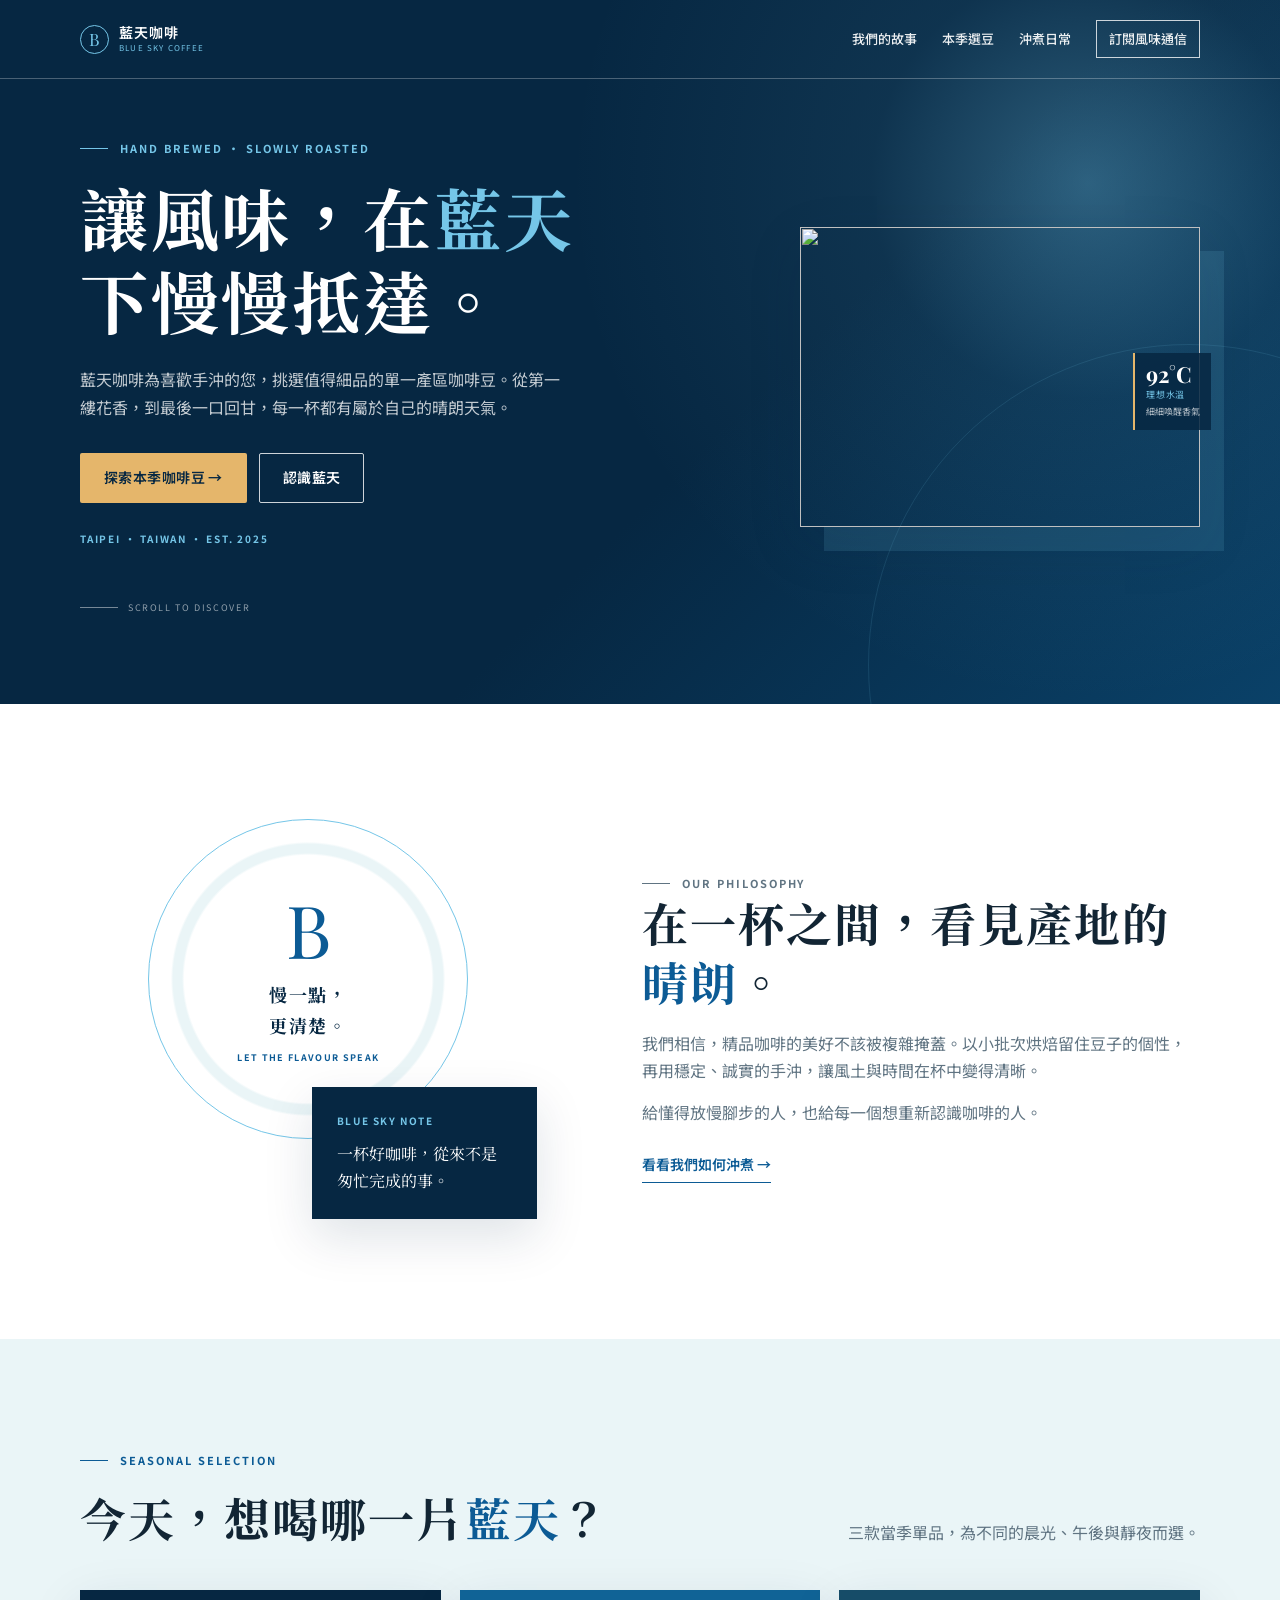
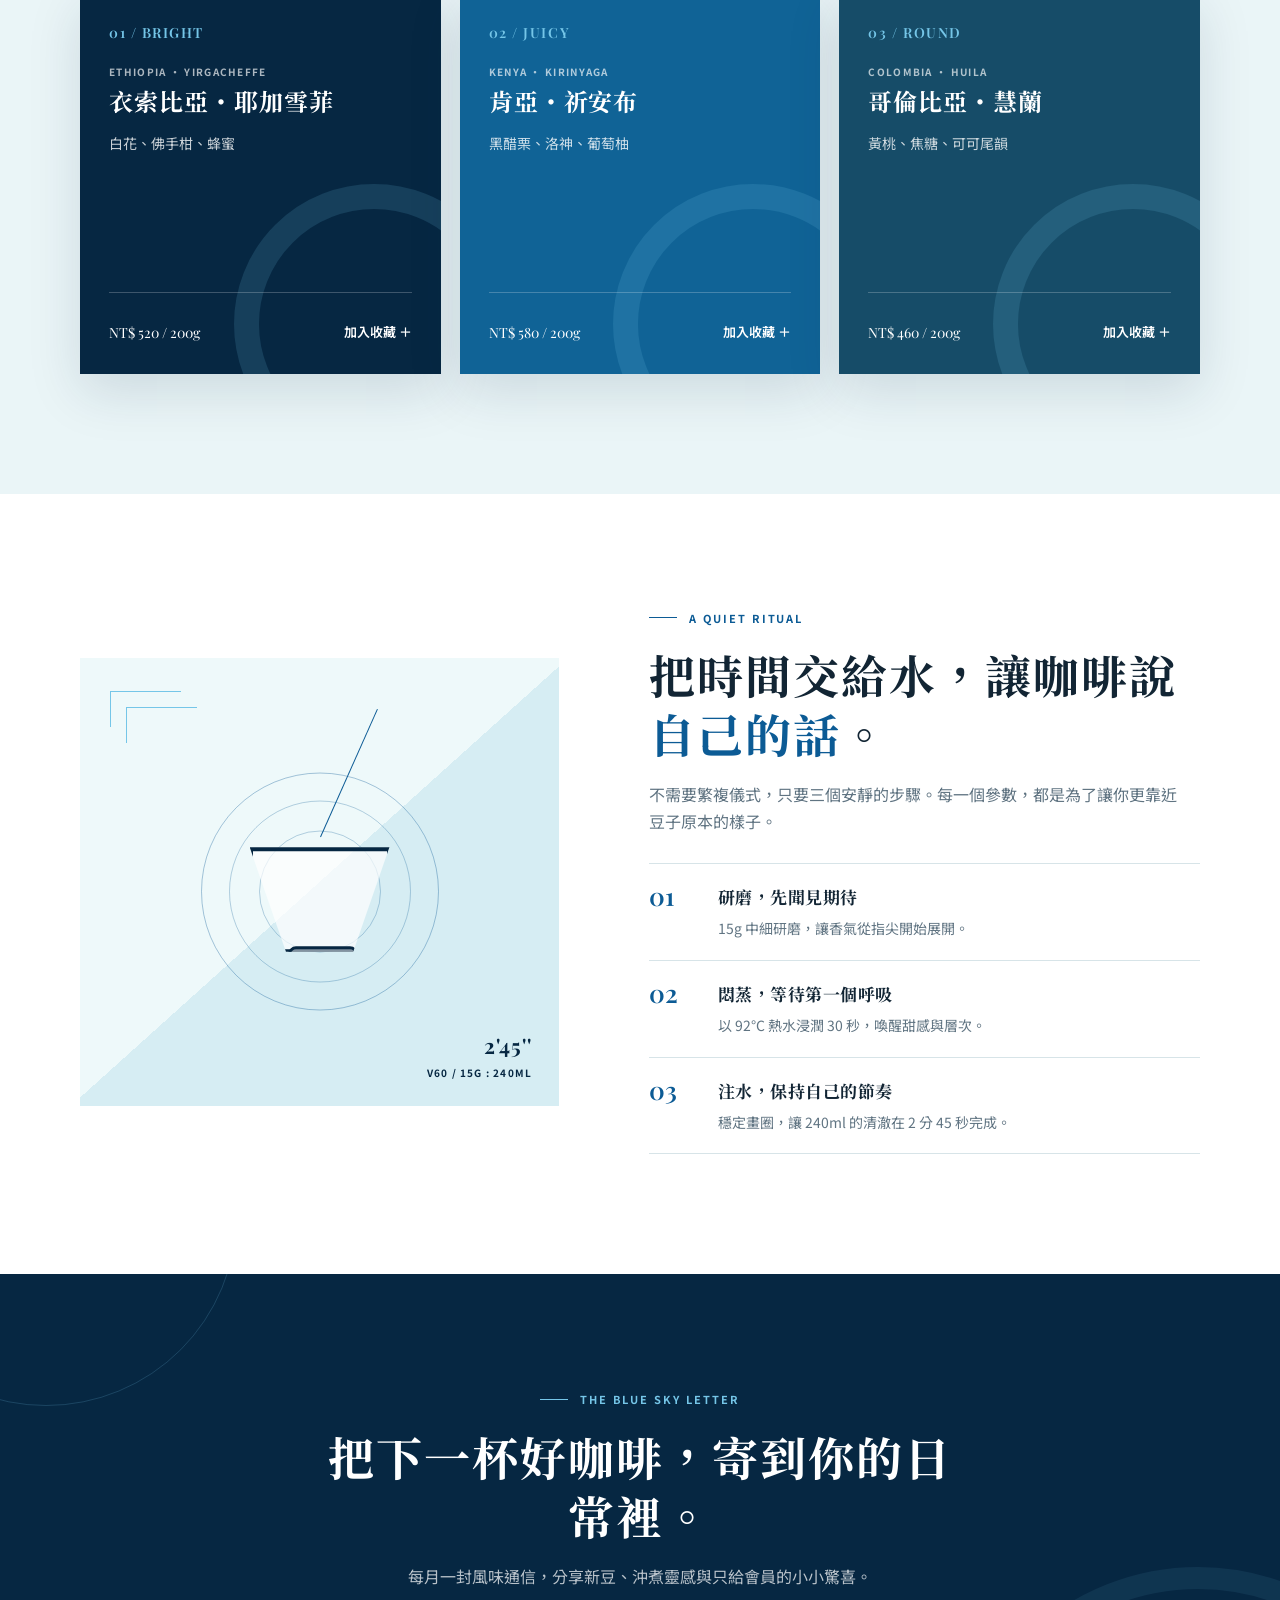
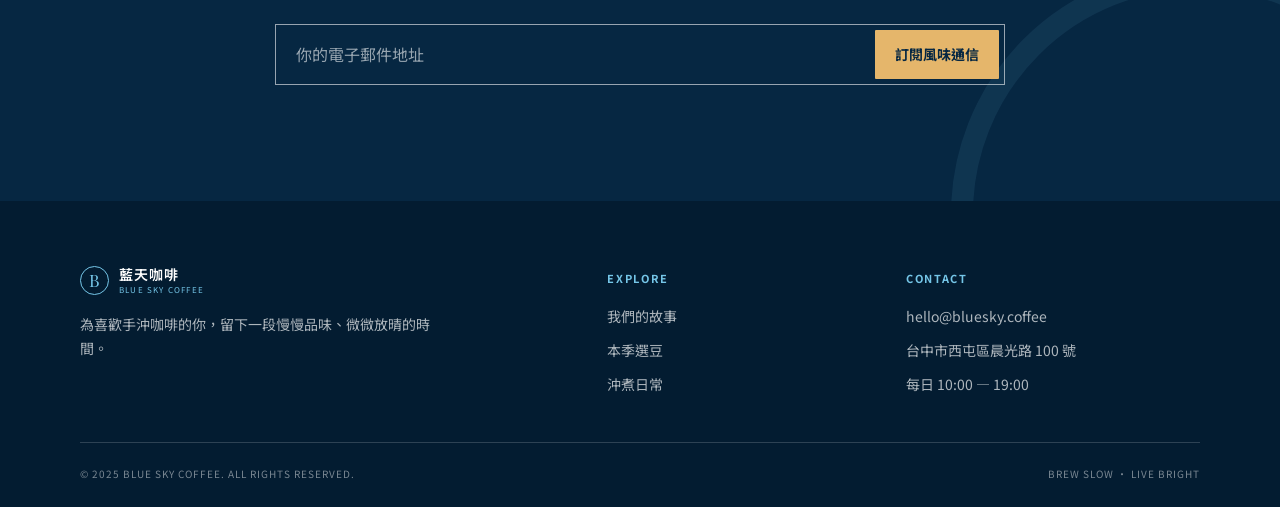
==== onepage1/index.html @ 19be1ff6 "Initial commit" ====
<!DOCTYPE html>
<html lang="zh-Hant">
<head>
  <meta charset="UTF-8">
  <meta name="viewport" content="width=device-width, initial-scale=1.0">
  <meta name="description" content="藍天咖啡，為手沖咖啡愛好者挑選當季精品咖啡豆，讓每一杯都清澈、明亮、值得細品。">
  <title>藍天咖啡｜讓風味，慢慢抵達</title>
  <link rel="preconnect" href="https://fonts.googleapis.com">
  <link rel="preconnect" href="https://fonts.gstatic.com" crossorigin>
  <link href="https://fonts.googleapis.com/css2?family=Noto+Sans+TC:wght@400;500;600;700&family=Noto+Serif+TC:wght@500;600;700;900&family=Playfair+Display:ital,wght@0,600;0,700;1,600&display=swap" rel="stylesheet">
  <style>
    :root {
      --navy: #062742;
      --blue: #0c5b95;
      --sky: #75c6e8;
      --mist: #eaf5f7;
      --cream: #fbfaf6;
      --ink: #122534;
      --muted: #607482;
      --line: #d7e4e8;
      --sand: #e5b66b;
      --shadow: 0 18px 50px rgba(6, 39, 66, .13);
    }

    * { box-sizing: border-box; }
    html { scroll-behavior: smooth; }
    body {
      margin: 0;
      background: var(--cream);
      color: var(--ink);
      font-family: "Noto Sans TC", sans-serif;
      font-size: 16px;
      line-height: 1.7;
    }
    a { color: inherit; text-decoration: none; }
    button, input { font: inherit; }
    button { cursor: pointer; }
    :focus-visible { outline: 3px solid var(--sky); outline-offset: 4px; }

    .wrap { width: min(1120px, calc(100% - 48px)); margin-inline: auto; }
    .eyebrow {
      display: flex;
      align-items: center;
      gap: 12px;
      margin: 0 0 18px;
      color: var(--blue);
      font-size: 11px;
      font-weight: 700;
      letter-spacing: .18em;
    }
    .eyebrow::before { width: 28px; height: 1px; background: currentColor; content: ""; }
    .section-title {
      margin: 0;
      font-family: "Noto Serif TC", serif;
      font-size: clamp(30px, 4vw, 46px);
      font-weight: 700;
      letter-spacing: .045em;
      line-height: 1.28;
    }
    .accent { color: var(--blue); }
    .section-copy { margin: 18px 0 0; color: var(--muted); }
    .button, .text-link {
      display: inline-flex;
      align-items: center;
      justify-content: center;
      min-height: 50px;
      padding: 11px 23px;
      border: 1px solid transparent;
      border-radius: 2px;
      font-size: 14px;
      font-weight: 600;
      letter-spacing: .03em;
      transition: background-color .25s ease, color .25s ease, border-color .25s ease, transform .25s ease;
    }
    .button:hover, .text-link:hover { transform: translateY(-2px); }
    .button-primary { background: var(--sand); color: var(--navy); }
    .button-primary:hover { background: #f0ca84; }
    .button-outline { border-color: rgba(255,255,255,.8); color: #fff; }
    .button-outline:hover { background: #fff; color: var(--navy); }

    .site-header {
      position: absolute;
      z-index: 10;
      top: 0;
      left: 0;
      width: 100%;
      border-bottom: 1px solid rgba(255,255,255,.27);
    }
    .navbar {
      display: flex;
      align-items: center;
      justify-content: space-between;
      min-height: 78px;
      gap: 24px;
    }
    .brand { display: inline-flex; align-items: center; gap: 10px; color: #fff; }
    .brand-mark {
      display: grid;
      width: 29px;
      height: 29px;
      place-items: center;
      border: 1px solid var(--sky);
      border-radius: 50%;
      color: var(--sky);
      font-family: "Playfair Display", serif;
      font-size: 17px;
      line-height: 1;
    }
    .brand-copy { display: grid; line-height: 1.1; }
    .brand-copy strong { font-size: 14px; font-weight: 600; letter-spacing: .08em; }
    .brand-copy small { margin-top: 4px; color: var(--sky); font-size: 8px; letter-spacing: .15em; }
    .nav-links { display: flex; align-items: center; gap: 25px; }
    .nav-links a { position: relative; color: rgba(255,255,255,.92); font-size: 13px; font-weight: 500; white-space: nowrap; }
    .nav-links a:not(.nav-cta)::after {
      position: absolute;
      right: 0;
      bottom: -7px;
      width: 0;
      height: 1px;
      background: var(--sky);
      content: "";
      transition: width .25s ease;
    }
    .nav-links a:not(.nav-cta):hover::after { right: auto; left: 0; width: 100%; }
    .nav-links .nav-cta { padding: 7px 12px; border: 1px solid rgba(255,255,255,.78); }
    .nav-links .nav-cta:hover { background: #fff; color: var(--navy); }
    .menu-toggle { display: none; padding: 4px; border: 0; background: transparent; color: #fff; font-size: 24px; line-height: 1; }

    .hero {
      position: relative;
      display: flex;
      min-height: 704px;
      overflow: hidden;
      align-items: stretch;
      background:
        radial-gradient(circle at 85% 26%, rgba(117,198,232,.35) 0, rgba(117,198,232,.08) 18%, transparent 43%),
        linear-gradient(135deg, #062742 0%, #062742 58%, #0a4168 100%);
      color: #fff;
    }
    .hero::after {
      position: absolute;
      z-index: 0;
      right: -18vw;
      bottom: -22vw;
      width: 50vw;
      height: 50vw;
      border: 1px solid rgba(117,198,232,.13);
      border-radius: 50%;
      content: "";
    }
    .hero-grid {
      position: relative;
      z-index: 1;
      display: grid;
      grid-template-columns: 1.02fr .98fr;
      gap: 45px;
      align-items: center;
      padding-top: 122px;
      padding-bottom: 72px;
    }
    .hero-content { max-width: 560px; }
    .hero .eyebrow { color: var(--sky); }
    .hero-title {
      max-width: 540px;
      margin: 0;
      font-family: "Noto Serif TC", serif;
      font-size: clamp(42px, 5.5vw, 68px);
      font-weight: 700;
      letter-spacing: .04em;
      line-height: 1.22;
    }
    .hero-title .sky-word { color: var(--sky); }
    .hero-lede { max-width: 490px; margin: 25px 0 0; color: rgba(255,255,255,.76); }
    .hero-actions { display: flex; flex-wrap: wrap; gap: 12px; margin-top: 32px; }
    .hero-meta { margin: 27px 0 0; color: var(--sky); font-size: 10px; font-weight: 700; letter-spacing: .18em; }
    .scroll-note { display: flex; align-items: center; gap: 10px; margin: 53px 0 0; color: rgba(255,255,255,.55); font-size: 9px; letter-spacing: .18em; }
    .scroll-note::before { width: 38px; height: 1px; background: rgba(255,255,255,.45); content: ""; }

    .hero-art {
      position: relative;
      width: min(100%, 400px);
      height: 300px;
      min-height: 0;
      margin-left: auto;
      overflow: visible;
      aspect-ratio: auto;
      border: 0;
      background: transparent;
      box-shadow: none;
    }
    .hero-photo { width: 400px; height: 300px; object-fit: cover; box-shadow: 24px 24px 0 rgba(117,198,232,.13), var(--shadow); }
    .window-frame { position: absolute; inset: 0; border: 12px solid #e8d4ae; box-shadow: inset 0 0 0 2px rgba(6,39,66,.18); }
    .window-frame::before, .window-frame::after { position: absolute; background: rgba(6,39,66,.25); content: ""; }
    .window-frame::before { top: 0; bottom: 0; left: 49%; width: 4px; }
    .window-frame::after { top: 46%; right: 0; left: 0; height: 4px; }
    .sun { position: absolute; top: 16%; right: 17%; width: 77px; height: 77px; border-radius: 50%; background: #fff2be; box-shadow: 0 0 45px 22px rgba(255,228,150,.42); }
    .mountain { position: absolute; bottom: 28%; width: 75%; height: 36%; clip-path: polygon(0 100%, 35% 15%, 48% 50%, 63% 0, 100% 100%); background: #497b83; opacity: .9; }
    .mountain.one { left: -12%; }
    .mountain.two { right: -27%; bottom: 27%; background: #30616b; transform: scaleX(-1); opacity: .75; }
    .tabletop { position: absolute; right: -8%; bottom: -7%; left: -8%; height: 33%; background: linear-gradient(#643e2e 0%, #3d251e 100%); transform: perspective(200px) rotateX(10deg); }
    .chair { position: absolute; right: 7%; bottom: 18%; width: 100px; height: 112px; border: 12px solid #543126; border-bottom: 0; border-radius: 48px 48px 0 0; opacity: .8; }
    .chair::after { position: absolute; bottom: -75px; left: 14px; width: 8px; height: 75px; background: #543126; box-shadow: 53px 0 #543126; content: ""; }
    .coffee-vessel { position: absolute; bottom: 14%; left: 28%; width: 112px; height: 105px; }
    .coffee-vessel .dripper { position: absolute; top: 0; left: 29px; width: 53px; height: 45px; border: 3px solid #d8e7e1; border-radius: 5px 5px 22px 22px; background: linear-gradient(135deg, rgba(222,246,240,.75), rgba(124,180,181,.2)); clip-path: polygon(0 0, 100% 0, 78% 100%, 22% 100%); }
    .coffee-vessel .carafe { position: absolute; bottom: 0; left: 17px; width: 78px; height: 68px; border: 3px solid #d8e7e1; border-radius: 10px 10px 23px 23px; background: linear-gradient(to top, rgba(56,29,19,.82) 0 38%, rgba(190,228,227,.24) 39%); }
    .coffee-vessel .carafe::before { position: absolute; top: -20px; left: 24px; width: 26px; height: 22px; border: 3px solid #d8e7e1; border-bottom: 0; border-radius: 50% 50% 0 0; content: ""; }
    .steam { position: absolute; bottom: 59%; left: 49%; width: 23px; height: 58px; border-left: 2px solid rgba(255,255,255,.63); border-radius: 50%; transform: rotate(16deg); }
    .steam::after { position: absolute; top: -5px; left: 14px; width: 18px; height: 48px; border-right: 2px solid rgba(255,255,255,.44); border-radius: 50%; content: ""; }
    .art-label { position: absolute; z-index: 3; right: -11px; top: 42%; display: grid; gap: 2px; padding: 10px 11px; border-left: 2px solid var(--sand); background: rgba(6,39,66,.86); color: #fff; }
    .art-label strong { font-family: "Playfair Display", serif; font-size: 22px; line-height: 1; }
    .art-label span { color: var(--sky); font-size: 9px; letter-spacing: .09em; }
    .art-label small { color: rgba(255,255,255,.72); font-size: 9px; }

    .story { padding: 115px 0 120px; background: #fff; }
    .story-grid { display: grid; grid-template-columns: .9fr 1.1fr; gap: clamp(45px, 9vw, 105px); align-items: center; }
    .story-visual { position: relative; min-height: 400px; }
    .story-seal {
      display: grid;
      width: 320px;
      height: 320px;
      place-content: center;
      margin: 0 auto;
      border: 1px solid var(--sky);
      border-radius: 50%;
      background: radial-gradient(circle, #fff 0 55%, #eaf5f7 56% 60%, #fff 61%);
      color: var(--navy);
      text-align: center;
    }
    .story-seal::before { display: block; margin-bottom: 14px; color: var(--blue); content: "B"; font-family: "Playfair Display", serif; font-size: 73px; line-height: 1; }
    .story-seal strong { font-family: "Noto Serif TC", serif; font-size: 18px; letter-spacing: .09em; }
    .story-seal span { margin-top: 10px; color: var(--blue); font-size: 9px; font-weight: 700; letter-spacing: .15em; }
    .note-card { position: absolute; right: 0; bottom: 0; width: min(225px, 57%); padding: 25px; background: var(--navy); color: #fff; box-shadow: var(--shadow); }
    .note-card p:first-child { margin: 0; color: var(--sky); font-size: 10px; font-weight: 700; letter-spacing: .16em; }
    .note-card p:last-child { margin: 12px 0 0; font-family: "Noto Serif TC", serif; font-size: 16px; line-height: 1.65; }
    .story-content p { margin: 19px 0 0; color: var(--muted); }
    .story-content p + p { margin-top: 15px; }
    .underlined-link { display: inline-flex; margin-top: 27px; padding-bottom: 5px; border-bottom: 1px solid var(--blue); color: var(--blue); font-size: 14px; font-weight: 600; transition: gap .2s ease; }
    .underlined-link:hover { gap: 8px; }

    .coffee { padding: 112px 0 120px; background: var(--mist); }
    .coffee-heading { display: flex; align-items: end; justify-content: space-between; gap: 32px; margin-bottom: 43px; }
    .coffee-heading .section-copy { max-width: 365px; }
    .coffee-grid { display: grid; grid-template-columns: repeat(3, 1fr); gap: 19px; }
    .coffee-card {
      position: relative;
      display: flex;
      min-height: 384px;
      overflow: hidden;
      flex-direction: column;
      padding: 31px 29px 25px;
      background: var(--navy);
      color: #fff;
      box-shadow: var(--shadow);
    }
    .coffee-card:nth-child(2) { background: #106396; }
    .coffee-card:nth-child(3) { background: #164c68; }
    .coffee-card::after { position: absolute; right: -73px; bottom: -90px; width: 230px; height: 230px; border: 25px solid rgba(117,198,232,.15); border-radius: 50%; content: ""; }
    .coffee-card > * { position: relative; z-index: 1; }
    .bean-no { margin: 0; color: var(--sky); font-family: "Playfair Display", serif; font-size: 14px; font-weight: 600; letter-spacing: .11em; }
    .origin { margin: 19px 0 5px; color: rgba(255,255,255,.67); font-size: 10px; font-weight: 700; letter-spacing: .13em; }
    .bean-name { margin: 0; font-family: "Noto Serif TC", serif; font-size: 24px; font-weight: 700; letter-spacing: .04em; line-height: 1.35; }
    .flavour { margin: 14px 0 0; color: rgba(255,255,255,.79); font-size: 14px; }
    .coffee-bottom { display: flex; align-items: center; justify-content: space-between; gap: 13px; margin-top: auto; padding-top: 23px; border-top: 1px solid rgba(255,255,255,.22); }
    .price { font-family: "Playfair Display", serif; font-size: 14px; white-space: nowrap; }
    .save-button { padding: 5px 0; border: 0; background: transparent; color: #fff; font-size: 13px; font-weight: 600; white-space: nowrap; transition: color .2s ease; }
    .save-button:hover { color: var(--sand); }

    .brew { padding: 115px 0 120px; background: #fff; }
    .brew-grid { display: grid; grid-template-columns: .93fr 1.07fr; gap: clamp(44px, 7vw, 90px); align-items: center; }
    .brew-art { position: relative; min-height: 448px; overflow: hidden; background: linear-gradient(138deg, #eef9fa 0 50%, #d6edf3 50% 100%); }
    .brew-art::before { position: absolute; top: 33px; left: 30px; width: 70px; height: 35px; border-top: 1px solid var(--sky); border-left: 1px solid var(--sky); content: ""; }
    .brew-art::after { position: absolute; top: 49px; left: 46px; width: 70px; height: 35px; border-top: 1px solid var(--sky); border-left: 1px solid var(--sky); content: ""; }
    .pour-rings { position: absolute; top: 50%; left: 50%; width: 238px; height: 238px; border: 1px solid rgba(12,91,149,.35); border-radius: 50%; transform: translate(-50%,-46%); }
    .pour-rings::before, .pour-rings::after { position: absolute; border: 1px solid rgba(12,91,149,.28); border-radius: 50%; content: ""; }
    .pour-rings::before { inset: 27px; }
    .pour-rings::after { inset: 57px; }
    .pour-line { position: absolute; top: 39px; left: 50%; width: 1px; height: 140px; background: var(--blue); transform: rotate(24deg); transform-origin: bottom; }
    .v60 { position: absolute; top: 50%; left: 50%; width: 140px; height: 105px; border: 3px solid var(--navy); border-top-width: 4px; background: rgba(255,255,255,.7); clip-path: polygon(0 0, 100% 0, 74% 100%, 26% 100%); transform: translate(-50%,-33%); }
    .v60::after { position: absolute; bottom: -61px; left: 35px; width: 64px; height: 58px; border: 3px solid var(--navy); border-radius: 8px 8px 19px 19px; background: linear-gradient(to top, #6c3924 0 31%, rgba(255,255,255,.5) 32%); content: ""; }
    .brew-caption { position: absolute; right: 27px; bottom: 25px; display: grid; color: var(--navy); text-align: right; }
    .brew-caption strong { font-family: "Playfair Display", serif; font-size: 21px; letter-spacing: .05em; }
    .brew-caption span { font-size: 10px; font-weight: 700; letter-spacing: .12em; }
    .brew-content .section-copy { max-width: 530px; }
    .brew-steps { margin-top: 28px; border-top: 1px solid var(--line); }
    .brew-step { display: grid; grid-template-columns: 55px 1fr; gap: 14px; padding: 19px 0; border-bottom: 1px solid var(--line); }
    .step-no { color: var(--blue); font-family: "Playfair Display", serif; font-size: 25px; font-weight: 600; line-height: 1; }
    .brew-step h3 { margin: 0; font-family: "Noto Serif TC", serif; font-size: 17px; letter-spacing: .03em; }
    .brew-step p { margin: 5px 0 0; color: var(--muted); font-size: 14px; }

    .visit { position: relative; overflow: hidden; padding: 116px 0; background: var(--navy); color: #fff; text-align: center; }
    .visit::before, .visit::after { position: absolute; width: 380px; height: 380px; border: 1px solid rgba(117,198,232,.19); border-radius: 50%; content: ""; }
    .visit::before { top: -250px; left: -145px; }
    .visit::after { right: -165px; bottom: -260px; width: 450px; height: 450px; border-width: 22px; opacity: .45; }
    .visit .wrap { position: relative; z-index: 1; max-width: 730px; }
    .visit .eyebrow { justify-content: center; color: var(--sky); }
    .visit .section-title { max-width: 670px; margin-inline: auto; }
    .visit .section-copy { max-width: 535px; margin-inline: auto; color: rgba(255,255,255,.72); }
    .subscribe-form { display: flex; margin: 34px auto 0; padding: 5px; border: 1px solid rgba(255,255,255,.58); }
    .subscribe-form input { min-width: 0; flex: 1; padding: 11px 15px; border: 0; outline: 0; background: transparent; color: #fff; }
    .subscribe-form input::placeholder { color: rgba(255,255,255,.58); }
    .subscribe-form button { min-height: 48px; padding: 10px 20px; border: 0; border-radius: 1px; background: var(--sand); color: var(--navy); font-size: 14px; font-weight: 700; transition: background .2s ease; }
    .subscribe-form button:hover { background: #f1ca83; }

    .site-footer { padding: 65px 0 25px; background: #031c31; color: rgba(255,255,255,.68); }
    .footer-grid { display: grid; grid-template-columns: 1.45fr .75fr .9fr; gap: 54px; padding-bottom: 46px; }
    .footer-brand .brand { margin-bottom: 18px; }
    .footer-brand p { max-width: 355px; margin: 0; font-size: 14px; }
    .footer-heading { margin: 3px 0 17px; color: var(--sky); font-size: 11px; font-weight: 700; letter-spacing: .15em; }
    .footer-links, .footer-contact { display: grid; gap: 10px; font-size: 14px; }
    .footer-links a:hover, .footer-contact a:hover { color: #fff; }
    .footer-bottom { display: flex; justify-content: space-between; gap: 18px; padding-top: 22px; border-top: 1px solid rgba(255,255,255,.17); color: rgba(255,255,255,.47); font-size: 10px; letter-spacing: .1em; }

    .toast {
      position: fixed;
      z-index: 20;
      right: 22px;
      bottom: 22px;
      max-width: min(360px, calc(100% - 44px));
      padding: 13px 18px;
      border-left: 3px solid var(--sand);
      background: var(--navy);
      box-shadow: var(--shadow);
      color: #fff;
      font-size: 14px;
      opacity: 0;
      pointer-events: none;
      transform: translateY(12px);
      transition: opacity .22s ease, transform .22s ease;
    }
    .toast.show { opacity: 1; transform: translateY(0); }
    .reveal { opacity: 0; transform: translateY(18px); transition: opacity .65s ease, transform .65s ease; }
    .reveal.visible { opacity: 1; transform: translateY(0); }

    @media (max-width: 820px) {
      .navbar { position: relative; }
      .menu-toggle { display: block; }
      .nav-links {
        position: absolute;
        top: 100%;
        right: -24px;
        left: -24px;
        display: grid;
        max-height: 0;
        overflow: hidden;
        gap: 0;
        background: #05233c;
        transition: max-height .32s ease;
      }
      .nav-links.open { max-height: 300px; }
      .nav-links a { padding: 12px 24px; border-top: 1px solid rgba(255,255,255,.1); }
      .nav-links .nav-cta { margin: 8px 24px 16px; padding: 9px 12px; text-align: center; }
      .hero { min-height: 710px; }
      .hero-grid { grid-template-columns: 1fr; gap: 17px; padding-top: 112px; }
      .hero-content { max-width: 640px; }
      .scroll-note { margin-top: 29px; }
      .hero-art { width: min(100%, 330px); height: 248px; min-height: 0; max-height: none; margin: 0; }
      .hero-photo { width: 330px; height: 248px; }
      .coffee-grid { grid-template-columns: repeat(2, 1fr); }
      .coffee-card:nth-child(3) { grid-column: span 2; }
      .story-grid, .brew-grid { grid-template-columns: 1fr; }
      .story-visual { max-width: 520px; width: 100%; margin: auto; }
      .brew-art { max-width: 540px; width: 100%; margin: auto; }
      .footer-grid { grid-template-columns: 1fr 1fr; }
      .footer-brand { grid-column: 1 / -1; }
    }

    @media (max-width: 560px) {
      .wrap { width: calc(100% - 34px); }
      .navbar { min-height: 70px; }
      .brand-copy strong { font-size: 13px; }
      .hero { min-height: 680px; }
      .hero-grid { padding-top: 98px; padding-bottom: 34px; }
      .hero-title { font-size: 40px; }
      .hero-lede { margin-top: 16px; font-size: 14px; line-height: 1.7; }
      .hero-actions { margin-top: 23px; }
      .hero-actions .button { flex: 1; padding-inline: 13px; }
      .hero-meta { margin-top: 18px; }
      .hero-art { width: 260px; height: 195px; min-height: 0; max-height: none; }
      .hero-photo { width: 260px; height: 195px; }
      .art-label { display: none; }
      .sun { width: 49px; height: 49px; }
      .coffee-vessel { bottom: 9%; left: 25%; transform: scale(.72); transform-origin: bottom left; }
      .chair { transform: scale(.72); transform-origin: bottom right; }
      .story, .coffee, .brew, .visit { padding: 76px 0; }
      .story-seal { width: 245px; height: 245px; }
      .story-seal::before { margin-bottom: 8px; font-size: 54px; }
      .story-seal strong { font-size: 15px; }
      .story-visual { min-height: 315px; }
      .note-card { width: 185px; padding: 18px; }
      .note-card p:last-child { font-size: 14px; }
      .coffee-heading { display: block; margin-bottom: 30px; }
      .coffee-heading .section-copy { margin-top: 14px; }
      .coffee-grid { grid-template-columns: 1fr; }
      .coffee-card, .coffee-card:nth-child(3) { min-height: 330px; grid-column: auto; }
      .brew-art { min-height: 310px; }
      .pour-rings { width: 185px; height: 185px; }
      .v60 { transform: translate(-50%,-28%) scale(.82); }
      .subscribe-form { display: grid; gap: 6px; padding: 5px; }
      .subscribe-form input, .subscribe-form button { width: 100%; }
      .footer-grid { grid-template-columns: 1fr; gap: 32px; }
      .footer-brand { grid-column: auto; }
      .footer-bottom { display: grid; gap: 9px; }
    }

    @media (prefers-reduced-motion: reduce) {
      html { scroll-behavior: auto; }
      *, *::before, *::after { transition-duration: .01ms !important; animation-duration: .01ms !important; animation-iteration-count: 1 !important; }
      .reveal { opacity: 1; transform: none; }
    }
  </style>
</head>
<body>
  <header class="site-header" id="top">
    <nav class="wrap navbar" aria-label="主要導覽">
      <a class="brand" href="#top" aria-label="回到藍天咖啡首頁">
        <span class="brand-mark" aria-hidden="true">B</span>
        <span class="brand-copy"><strong>藍天咖啡</strong><small>BLUE SKY COFFEE</small></span>
      </a>
      <button class="menu-toggle" type="button" aria-controls="navLinks" aria-expanded="false" aria-label="開啟導覽選單">☰</button>
      <div class="nav-links" id="navLinks">
        <a href="#story">我們的故事</a>
        <a href="#coffee">本季選豆</a>
        <a href="#brew">沖煮日常</a>
        <a class="nav-cta" href="#visit">訂閱風味通信</a>
      </div>
    </nav>
  </header>

  <main>
    <section class="hero" aria-labelledby="heroTitle">
      <div class="wrap hero-grid">
        <div class="hero-content">
          <p class="eyebrow">HAND BREWED · SLOWLY ROASTED</p>
          <h1 class="hero-title" id="heroTitle">讓風味，在<span class="sky-word">藍天</span>下慢慢抵達。</h1>
          <p class="hero-lede">藍天咖啡為喜歡手沖的您，挑選值得細品的單一產區咖啡豆。從第一縷花香，到最後一口回甘，每一杯都有屬於自己的晴朗天氣。</p>
          <div class="hero-actions">
            <a class="button button-primary" href="#coffee">探索本季咖啡豆 →</a>
            <a class="button button-outline" href="#story">認識藍天</a>
          </div>
          <p class="hero-meta">TAIPEI · TAIWAN · EST. 2025</p>
          <p class="scroll-note">SCROLL TO DISCOVER</p>
        </div>

        <div class="hero-art" aria-hidden="true">
          <img class="hero-photo" src="images/hero.jpg" width="400" height="300" alt="">
          <span class="art-label"><strong>92°C</strong><span>理想水溫</span><small>細細喚醒香氣</small></span>
        </div>
      </div>
    </section>

    <section class="story" id="story" aria-labelledby="storyTitle">
      <div class="wrap story-grid">
        <div class="story-visual reveal" aria-hidden="true">
          <div class="story-seal"><strong>慢一點，<br>更清楚。</strong><span>LET THE FLAVOUR SPEAK</span></div>
          <div class="note-card"><p>BLUE SKY NOTE</p><p>一杯好咖啡，從來不是匆忙完成的事。</p></div>
        </div>
        <div class="story-content reveal">
          <p class="eyebrow">OUR PHILOSOPHY</p>
          <h2 class="section-title" id="storyTitle">在一杯之間，看見產地的<span class="accent">晴朗</span>。</h2>
          <p>我們相信，精品咖啡的美好不該被複雜掩蓋。以小批次烘焙留住豆子的個性，再用穩定、誠實的手沖，讓風土與時間在杯中變得清晰。</p>
          <p>給懂得放慢腳步的人，也給每一個想重新認識咖啡的人。</p>
          <a class="underlined-link" href="#brew">看看我們如何沖煮 →</a>
        </div>
      </div>
    </section>

    <section class="coffee" id="coffee" aria-labelledby="coffeeTitle">
      <div class="wrap">
        <div class="coffee-heading reveal">
          <div>
            <p class="eyebrow">SEASONAL SELECTION</p>
            <h2 class="section-title" id="coffeeTitle">今天，想喝哪一片<span class="accent">藍天</span>？</h2>
          </div>
          <p class="section-copy">三款當季單品，為不同的晨光、午後與靜夜而選。</p>
        </div>
        <div class="coffee-grid">
          <article class="coffee-card reveal">
            <p class="bean-no">01 / BRIGHT</p>
            <p class="origin">ETHIOPIA · YIRGACHEFFE</p>
            <h3 class="bean-name">衣索比亞・耶加雪菲</h3>
            <p class="flavour">白花、佛手柑、蜂蜜</p>
            <div class="coffee-bottom"><span class="price">NT$ 520 / 200g</span><button class="save-button" type="button" data-coffee="衣索比亞・耶加雪菲">加入收藏 ＋</button></div>
          </article>
          <article class="coffee-card reveal">
            <p class="bean-no">02 / JUICY</p>
            <p class="origin">KENYA · KIRINYAGA</p>
            <h3 class="bean-name">肯亞・祈安布</h3>
            <p class="flavour">黑醋栗、洛神、葡萄柚</p>
            <div class="coffee-bottom"><span class="price">NT$ 580 / 200g</span><button class="save-button" type="button" data-coffee="肯亞・祈安布">加入收藏 ＋</button></div>
          </article>
          <article class="coffee-card reveal">
            <p class="bean-no">03 / ROUND</p>
            <p class="origin">COLOMBIA · HUILA</p>
            <h3 class="bean-name">哥倫比亞・慧蘭</h3>
            <p class="flavour">黃桃、焦糖、可可尾韻</p>
            <div class="coffee-bottom"><span class="price">NT$ 460 / 200g</span><button class="save-button" type="button" data-coffee="哥倫比亞・慧蘭">加入收藏 ＋</button></div>
          </article>
        </div>
      </div>
    </section>

    <section class="brew" id="brew" aria-labelledby="brewTitle">
      <div class="wrap brew-grid">
        <div class="brew-art reveal" aria-hidden="true">
          <span class="pour-rings"></span><span class="pour-line"></span><span class="v60"></span>
          <span class="brew-caption"><strong>2'45''</strong><span>V60 / 15G : 240ML</span></span>
        </div>
        <div class="brew-content reveal">
          <p class="eyebrow">A QUIET RITUAL</p>
          <h2 class="section-title" id="brewTitle">把時間交給水，讓咖啡說<span class="accent">自己的話</span>。</h2>
          <p class="section-copy">不需要繁複儀式，只要三個安靜的步驟。每一個參數，都是為了讓你更靠近豆子原本的樣子。</p>
          <div class="brew-steps">
            <div class="brew-step"><span class="step-no">01</span><div><h3>研磨，先聞見期待</h3><p>15g 中細研磨，讓香氣從指尖開始展開。</p></div></div>
            <div class="brew-step"><span class="step-no">02</span><div><h3>悶蒸，等待第一個呼吸</h3><p>以 92°C 熱水浸潤 30 秒，喚醒甜感與層次。</p></div></div>
            <div class="brew-step"><span class="step-no">03</span><div><h3>注水，保持自己的節奏</h3><p>穩定畫圈，讓 240ml 的清澈在 2 分 45 秒完成。</p></div></div>
          </div>
        </div>
      </div>
    </section>

    <section class="visit" id="visit" aria-labelledby="visitTitle">
      <div class="wrap reveal">
        <p class="eyebrow">THE BLUE SKY LETTER</p>
        <h2 class="section-title" id="visitTitle">把下一杯好咖啡，寄到你的日常裡。</h2>
        <p class="section-copy">每月一封風味通信，分享新豆、沖煮靈感與只給會員的小小驚喜。</p>
        <form class="subscribe-form" id="subscribeForm">
          <input type="email" aria-label="電子郵件地址" placeholder="你的電子郵件地址" required>
          <button type="submit">訂閱風味通信</button>
        </form>
      </div>
    </section>
  </main>

  <footer class="site-footer">
    <div class="wrap footer-grid">
      <div class="footer-brand">
        <a class="brand" href="#top" aria-label="回到藍天咖啡首頁"><span class="brand-mark" aria-hidden="true">B</span><span class="brand-copy"><strong>藍天咖啡</strong><small>BLUE SKY COFFEE</small></span></a>
        <p>為喜歡手沖咖啡的你，留下一段慢慢品味、微微放晴的時間。</p>
      </div>
      <div>
        <p class="footer-heading">EXPLORE</p>
        <div class="footer-links"><a href="#story">我們的故事</a><a href="#coffee">本季選豆</a><a href="#brew">沖煮日常</a></div>
      </div>
      <div>
        <p class="footer-heading">CONTACT</p>
        <div class="footer-contact"><a href="mailto:hello@bluesky.coffee">hello@bluesky.coffee</a><span>台中市西屯區晨光路 100 號</span><span>每日 10:00 — 19:00</span></div>
      </div>
    </div>
    <div class="wrap footer-bottom"><span>© 2025 BLUE SKY COFFEE. ALL RIGHTS RESERVED.</span><span>BREW SLOW · LIVE BRIGHT</span></div>
  </footer>

  <div class="toast" id="toast" role="status" aria-live="polite"></div>

  <script>
    const menuToggle = document.querySelector('.menu-toggle');
    const navLinks = document.querySelector('.nav-links');
    const toast = document.querySelector('#toast');
    let toastTimer;

    function closeMenu() {
      navLinks.classList.remove('open');
      menuToggle.setAttribute('aria-expanded', 'false');
      menuToggle.setAttribute('aria-label', '開啟導覽選單');
      menuToggle.textContent = '☰';
    }

    menuToggle.addEventListener('click', () => {
      const isOpen = navLinks.classList.toggle('open');
      menuToggle.setAttribute('aria-expanded', String(isOpen));
      menuToggle.setAttribute('aria-label', isOpen ? '關閉導覽選單' : '開啟導覽選單');
      menuToggle.textContent = isOpen ? '×' : '☰';
    });

    navLinks.querySelectorAll('a').forEach(link => link.addEventListener('click', closeMenu));

    function showToast(message) {
      window.clearTimeout(toastTimer);
      toast.textContent = message;
      toast.classList.add('show');
      toastTimer = window.setTimeout(() => toast.classList.remove('show'), 2600);
    }

    document.querySelectorAll('[data-coffee]').forEach(button => {
      button.addEventListener('click', () => showToast(`已將「${button.dataset.coffee}」加入你的收藏。`));
    });

    document.querySelector('#subscribeForm').addEventListener('submit', event => {
      event.preventDefault();
      const form = event.currentTarget;
      if (!form.checkValidity()) return;
      form.reset();
      showToast('謝謝訂閱，下一封晴朗的風味通信即將寄出。');
    });

    const reduceMotion = window.matchMedia('(prefers-reduced-motion: reduce)').matches;
    const revealItems = document.querySelectorAll('.reveal');
    if (reduceMotion || !('IntersectionObserver' in window)) {
      revealItems.forEach(item => item.classList.add('visible'));
    } else {
      const observer = new IntersectionObserver(entries => {
        entries.forEach(entry => {
          if (entry.isIntersecting) {
            entry.target.classList.add('visible');
            observer.unobserve(entry.target);
          }
        });
      }, { threshold: .12 });
      revealItems.forEach(item => observer.observe(item));
    }
  </script>
</body>
</html>
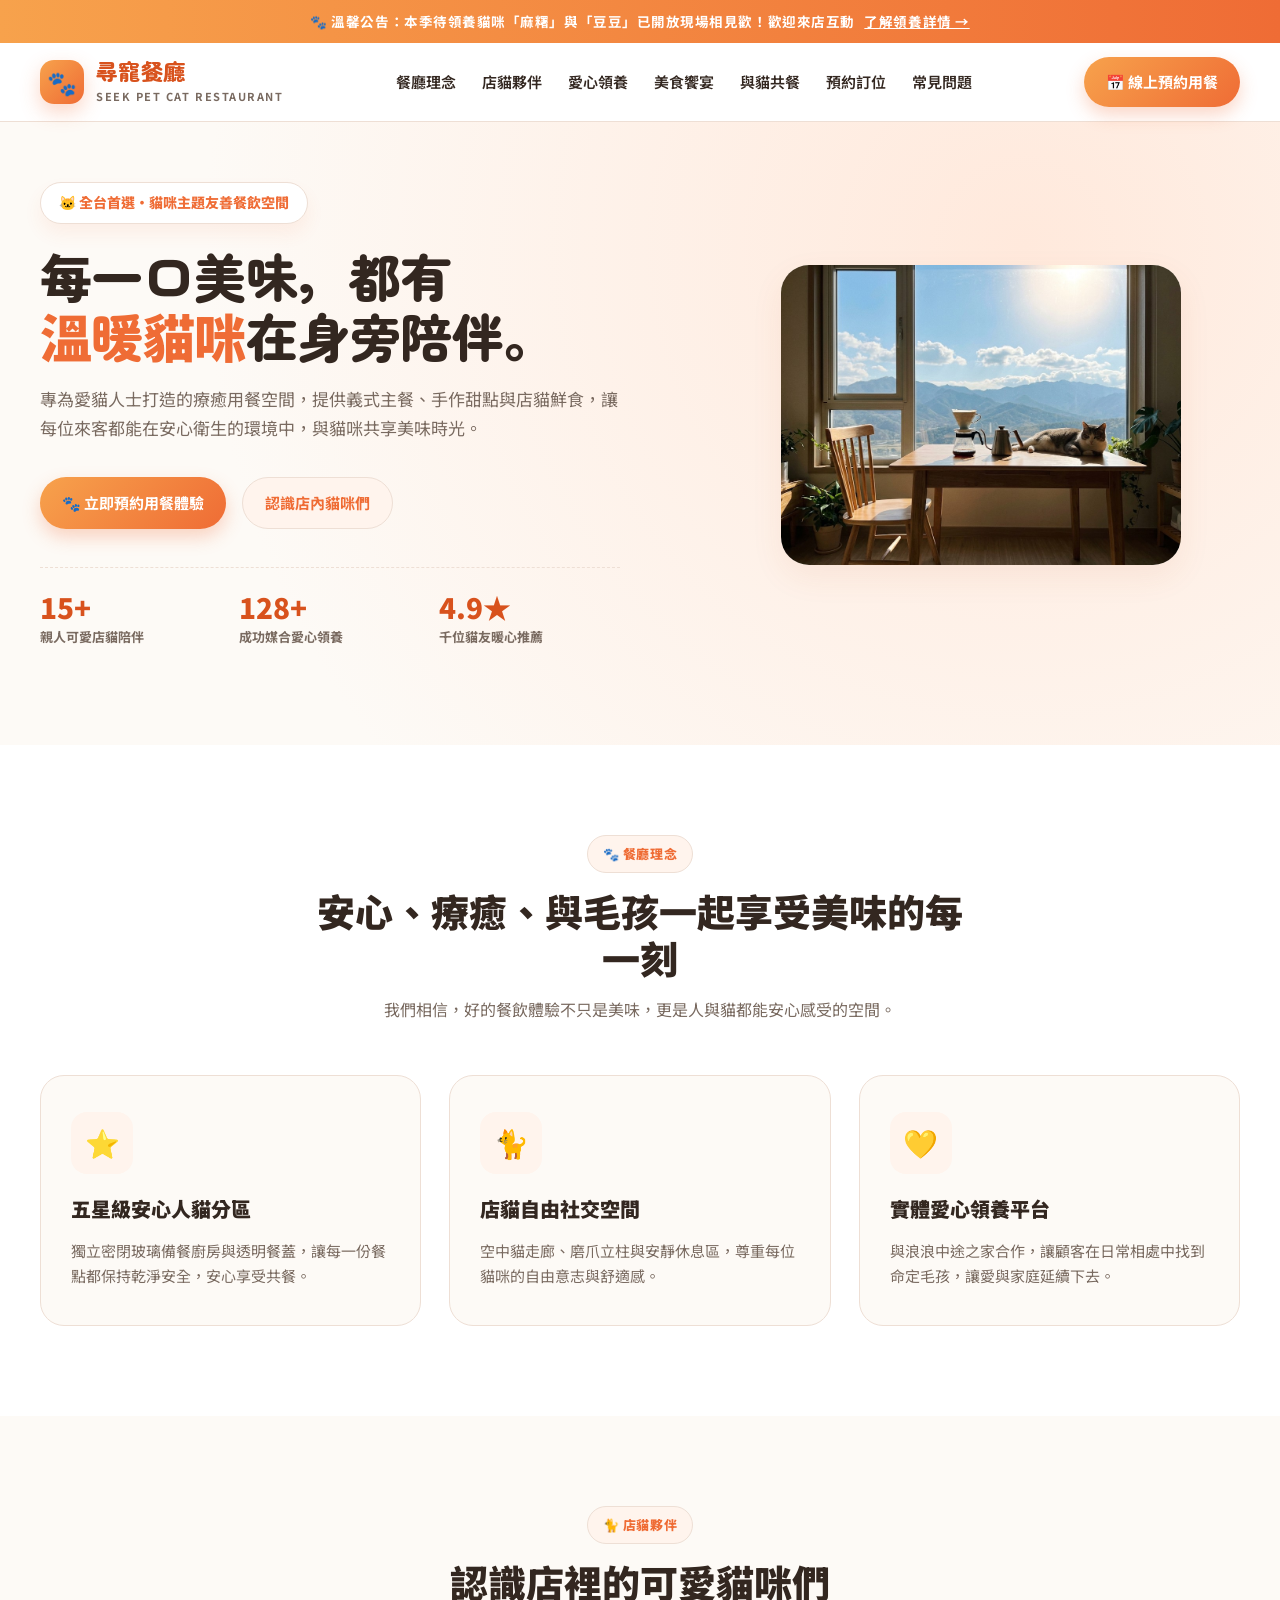
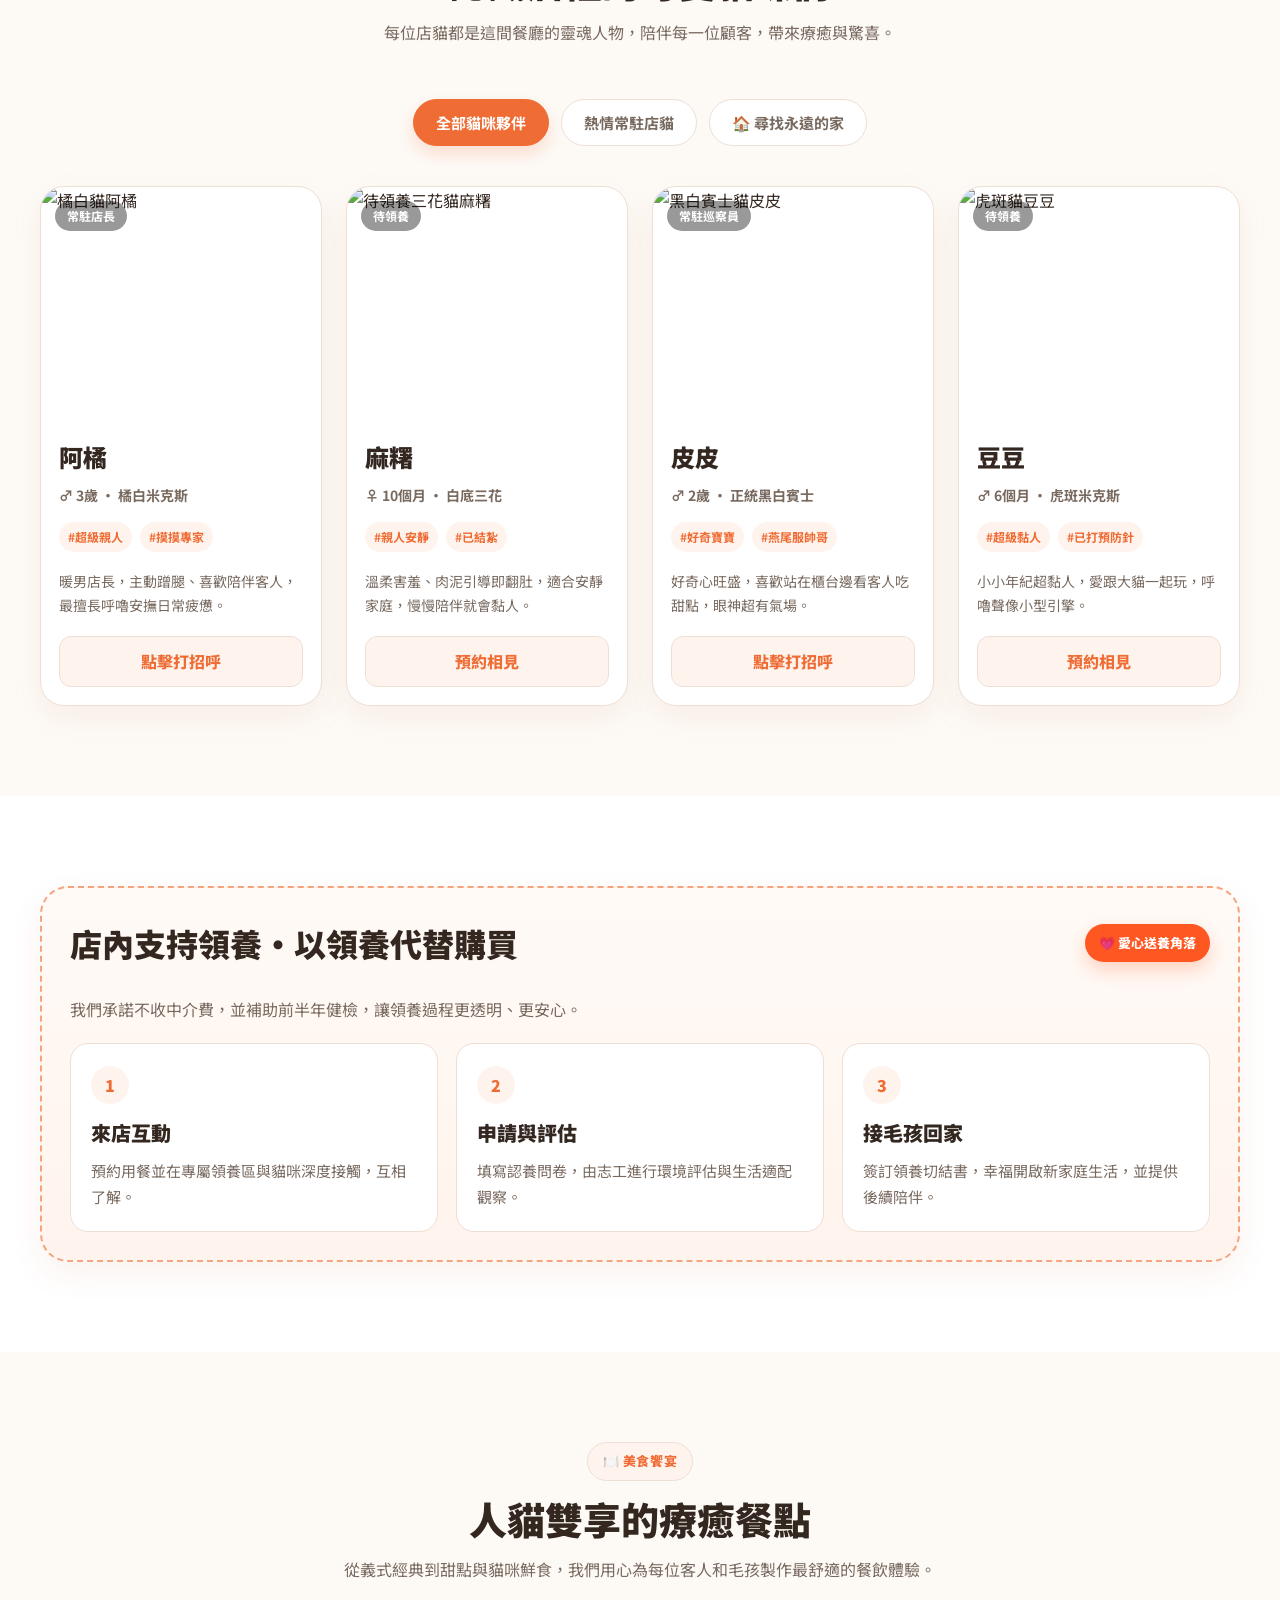
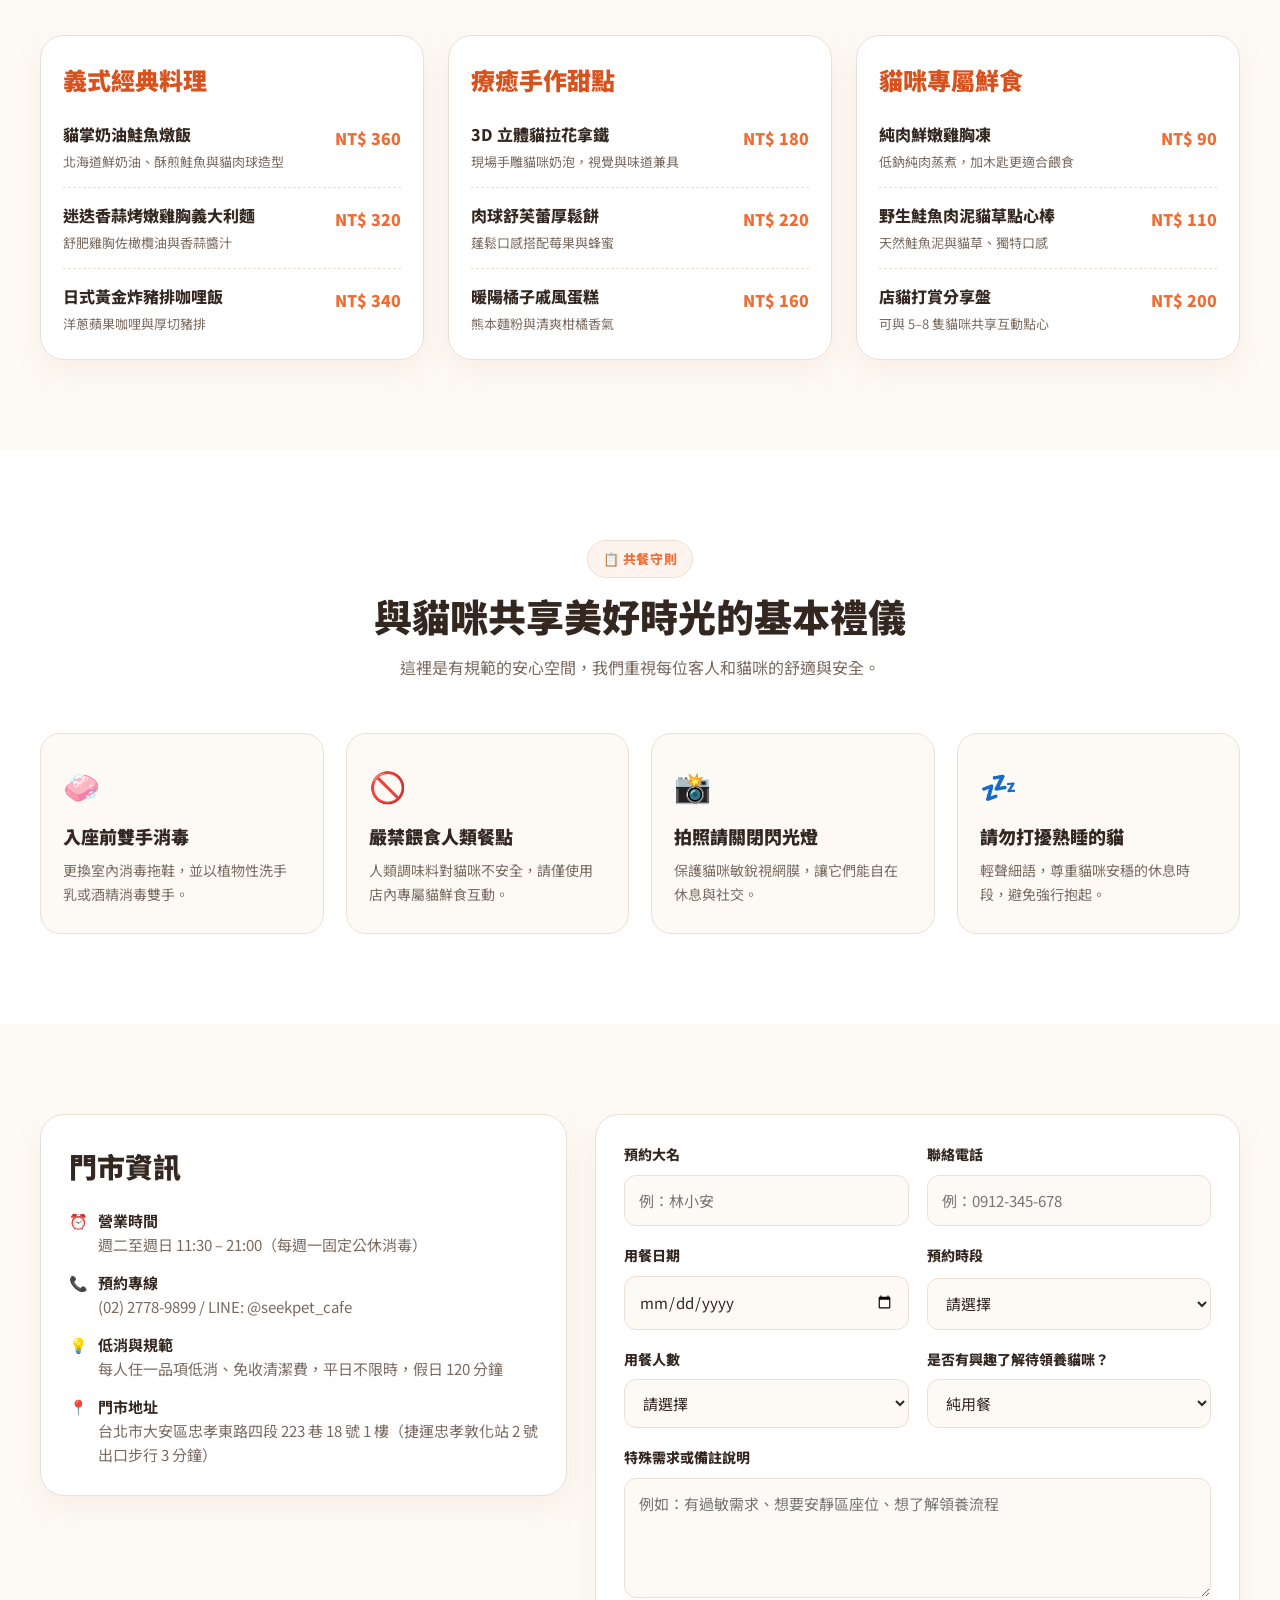
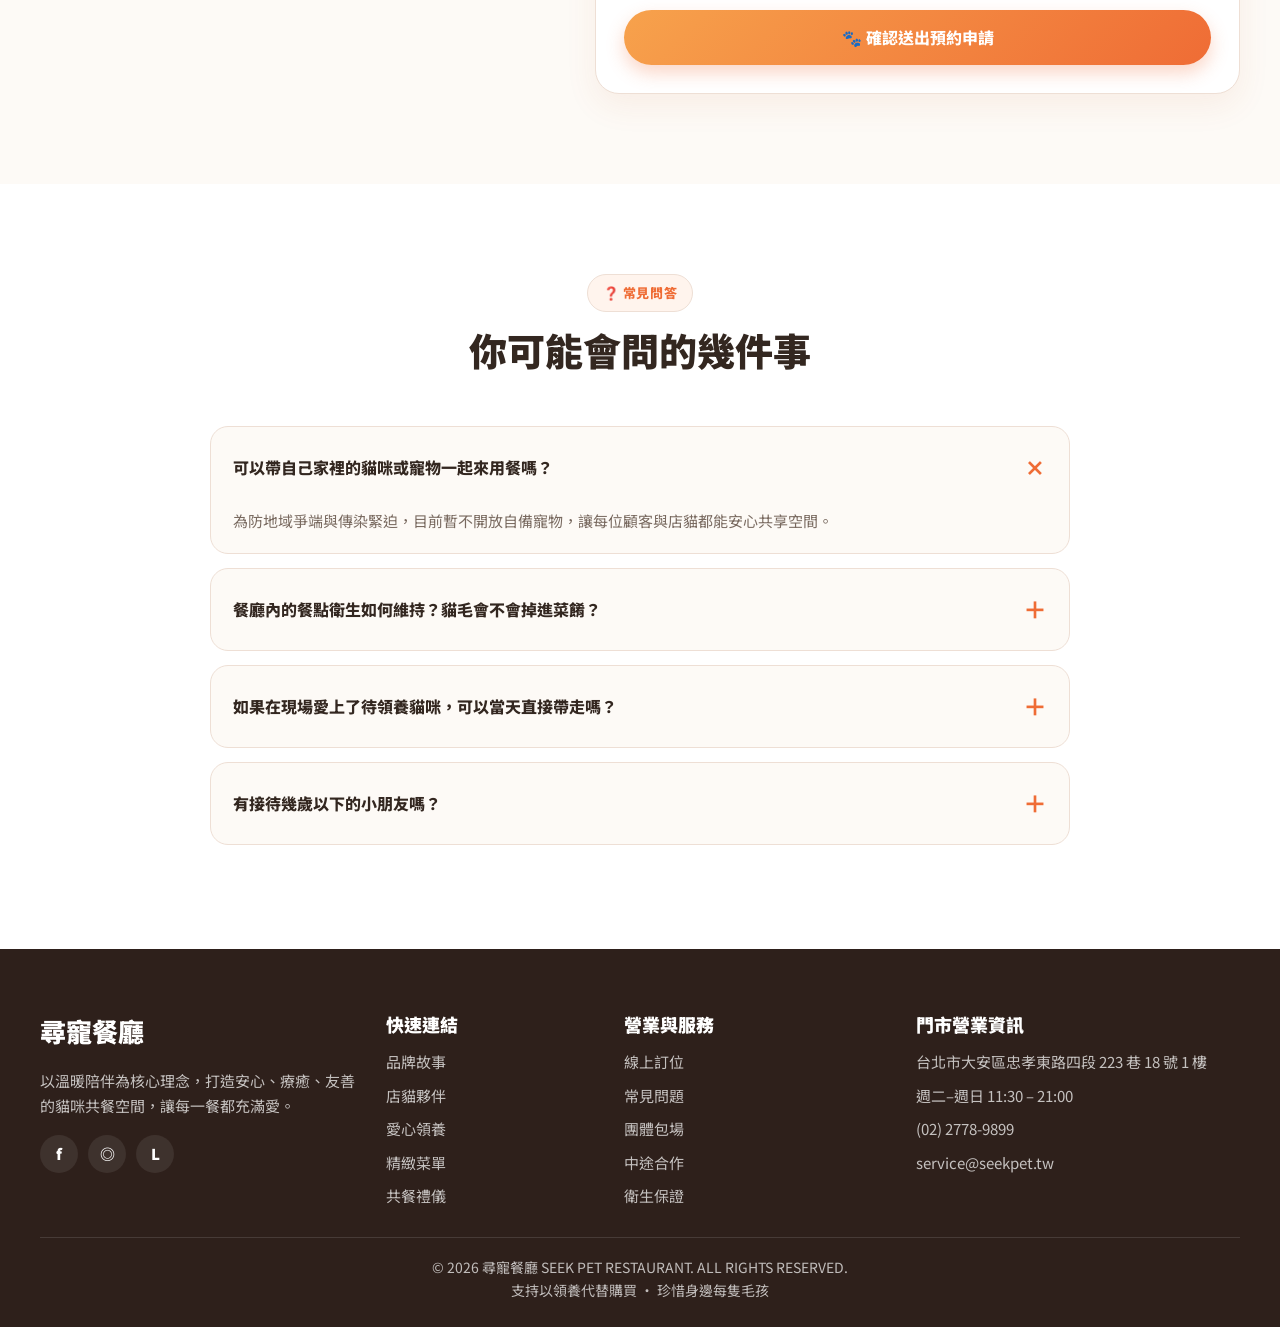
==== commit c9f17ac6: "Refactor code structure for improved readability and maintainability" ====
--- a/onepage1/index.html
+++ b/onepage1/index.html
@@ -1,612 +1,311 @@
 <!DOCTYPE html>
 <html lang="zh-Hant">
 <head>
-  <meta charset="UTF-8">
-  <meta name="viewport" content="width=device-width, initial-scale=1.0">
-  <meta name="description" content="藍天咖啡，為手沖咖啡愛好者挑選當季精品咖啡豆，讓每一杯都清澈、明亮、值得細品。">
-  <title>藍天咖啡｜讓風味，慢慢抵達</title>
-  <link rel="preconnect" href="https://fonts.googleapis.com">
-  <link rel="preconnect" href="https://fonts.gstatic.com" crossorigin>
-  <link href="https://fonts.googleapis.com/css2?family=Noto+Sans+TC:wght@400;500;600;700&family=Noto+Serif+TC:wght@500;600;700;900&family=Playfair+Display:ital,wght@0,600;0,700;1,600&display=swap" rel="stylesheet">
+  <meta charset="UTF-8" />
+  <meta name="viewport" content="width=device-width, initial-scale=1.0" />
+  <title>尋寵餐廳｜與貓咪共進溫暖美味食光・支持愛心領養</title>
+  <meta name="description" content="尋寵餐廳專為貓咪愛好者打造的溫馨同餐空間。提供人氣私房美味料理與特製貓咪鮮食，店內常駐多隻親人店貓陪伴，並全力支持浪貓愛心領養。" />
+  <link rel="preconnect" href="https://fonts.googleapis.com" />
+  <link rel="preconnect" href="https://fonts.gstatic.com" crossorigin />
+  <link href="https://fonts.googleapis.com/css2?family=Noto+Sans+TC:wght@400;500;600;700;900&family=Zen+Maru+Gothic:wght@500;700;900&display=swap" rel="stylesheet" />
   <style>
     :root {
-      --navy: #062742;
-      --blue: #0c5b95;
-      --sky: #75c6e8;
-      --mist: #eaf5f7;
-      --cream: #fbfaf6;
-      --ink: #122534;
-      --muted: #607482;
-      --line: #d7e4e8;
-      --sand: #e5b66b;
-      --shadow: 0 18px 50px rgba(6, 39, 66, .13);
+      --primary-orange: #ef6c35;
+      --primary-deep: #d8521d;
+      --primary-light: #fff4ed;
+      --primary-tint: #ffe4d4;
+      --accent-warm: #f7a24c;
+      --accent-yellow: #fcc458;
+      --bg-cream: #fdfaf6;
+      --bg-white: #ffffff;
+      --text-main: #332720;
+      --text-muted: #796a60;
+      --text-light: #a4978e;
+      --border-warm: #eedfd5;
+      --card-shadow: 0 12px 32px rgba(189, 90, 42, 0.08);
+      --card-hover: 0 16px 38px rgba(189, 90, 42, 0.15);
+      --badge-adopt: #ff5722;
+      --tag-green: #3ea06b;
+      --tag-green-bg: #eaf8f0;
+      --radius-sm: 8px;
+      --radius-md: 16px;
+      --radius-lg: 24px;
+      --radius-full: 999px;
     }
-
     * { box-sizing: border-box; }
     html { scroll-behavior: smooth; }
     body {
       margin: 0;
-      background: var(--cream);
-      color: var(--ink);
-      font-family: "Noto Sans TC", sans-serif;
-      font-size: 16px;
+      font-family: 'Noto Sans TC', sans-serif;
+      background: var(--bg-cream);
+      color: var(--text-main);
       line-height: 1.7;
+      overflow-x: hidden;
     }
+    img { display: block; max-width: 100%; }
     a { color: inherit; text-decoration: none; }
-    button, input { font: inherit; }
-    button { cursor: pointer; }
-    :focus-visible { outline: 3px solid var(--sky); outline-offset: 4px; }
-
-    .wrap { width: min(1120px, calc(100% - 48px)); margin-inline: auto; }
-    .eyebrow {
-      display: flex;
-      align-items: center;
-      gap: 12px;
-      margin: 0 0 18px;
-      color: var(--blue);
-      font-size: 11px;
-      font-weight: 700;
-      letter-spacing: .18em;
+    button, input, select, textarea { font: inherit; }
+    .container { width: min(1200px, calc(100% - 40px)); margin: 0 auto; }
+    .font-cute { font-family: 'Zen Maru Gothic', 'Noto Sans TC', sans-serif; }
+    .top-announcement { background: linear-gradient(90deg, #f7a24c, #ef6c35); color: #fff; text-align: center; padding: 10px 16px; font-size: 13.5px; font-weight: 700; letter-spacing: 0.04em; }
+    .top-announcement a { color: #fff; text-decoration: underline; margin-left: 6px; }
+    .header { position: sticky; top: 0; z-index: 100; background: rgba(255,255,255,0.94); backdrop-filter: blur(12px); border-bottom: 1px solid var(--border-warm); }
+    .header-nav { display: flex; align-items: center; justify-content: space-between; height: 78px; }
+    .brand-logo { display: flex; align-items: center; gap: 12px; }
+    .brand-icon { width: 44px; height: 44px; border-radius: 14px; display: grid; place-items: center; background: linear-gradient(135deg, var(--accent-warm), var(--primary-orange)); color: #fff; font-size: 24px; box-shadow: 0 8px 20px rgba(239,108,53,0.28); }
+    .brand-text .brand-name { margin: 0; font-size: 22px; line-height: 1.1; letter-spacing: 0.02em; font-weight: 900; color: var(--primary-deep); }
+    .brand-text > span:last-child { display: block; color: var(--text-muted); font-size: 11px; letter-spacing: 0.14em; font-weight: 700; }
+    .nav-menu { display: flex; align-items: center; gap: 26px; list-style: none; margin: 0; padding: 0; }
+    .nav-menu a { position: relative; font-size: 15px; font-weight: 600; color: var(--text-main); padding: 6px 0; }
+    .nav-menu a::after { content: ''; position: absolute; left: 0; bottom: -2px; width: 100%; height: 2px; background: var(--primary-orange); transform: scaleX(0); transform-origin: right; transition: transform 0.25s ease; }
+    .nav-menu a:hover::after, .nav-menu a:focus-visible::after { transform: scaleX(1); transform-origin: left; }
+    .nav-actions { display: flex; align-items: center; gap: 14px; }
+    .btn { display: inline-flex; align-items: center; justify-content: center; gap: 8px; padding: 12px 22px; border-radius: var(--radius-full); border: none; cursor: pointer; font-size: 15px; font-weight: 700; transition: all 0.25s ease; white-space: nowrap; }
+    .btn-primary { background: linear-gradient(135deg, var(--accent-warm), var(--primary-orange)); color: #fff; box-shadow: 0 8px 18px rgba(239,108,53,0.28); }
+    .btn-primary:hover { transform: translateY(-2px); }
+    .btn-secondary { background: var(--primary-light); color: var(--primary-orange); border: 1px solid var(--border-warm); }
+    .btn-secondary:hover { background: var(--primary-tint); transform: translateY(-2px); }
+    .hamburger-btn { display: none; border: none; background: transparent; font-size: 28px; color: var(--text-main); cursor: pointer; padding: 4px 8px; }
+    section { padding: 90px 0; }
+    .section-header { max-width: 680px; margin: 0 auto 52px; text-align: center; }
+    .badge-sub { display: inline-flex; align-items: center; gap: 6px; background: var(--primary-light); color: var(--primary-orange); border: 1px solid var(--border-warm); border-radius: var(--radius-full); font-size: 13px; font-weight: 800; letter-spacing: 0.05em; padding: 7px 15px; margin-bottom: 14px; }
+    .section-title { margin: 0 0 14px; font-size: clamp(28px, 4vw, 38px); line-height: 1.25; font-weight: 900; }
+    .section-title span { color: var(--primary-orange); }
+    .section-desc { margin: 0; font-size: 16px; color: var(--text-muted); }
+    .hero-section { padding: 60px 0 96px; background: radial-gradient(circle at 80% 20%, #ffe9dc 0%, var(--bg-cream) 72%); position: relative; }
+    .hero-grid { display: grid; grid-template-columns: 1.1fr 0.9fr; gap: 50px; align-items: center; }
+    .hero-content { max-width: 580px; }
+    .hero-tag { display: inline-flex; align-items: center; gap: 8px; background: #fff; color: var(--primary-orange); border: 1px solid var(--border-warm); border-radius: var(--radius-full); padding: 8px 18px; font-size: 14px; font-weight: 800; box-shadow: 0 10px 18px rgba(239,108,53,0.08); margin-bottom: 22px; }
+    .hero-title { margin: 0 0 20px; font-size: clamp(34px, 5vw, 52px); line-height: 1.15; font-weight: 900; letter-spacing: -0.01em; }
+    .hero-title .highlight { color: var(--primary-orange); position: relative; display: inline-block; }
+    .hero-title .highlight::after { content: ''; position: absolute; left: 0; bottom: 4px; width: 100%; height: 10px; background: rgba(247,162,76,0.3); border-radius: 4px; z-index: -1; }
+    .hero-description { margin: 0 0 34px; font-size: 17px; color: var(--text-muted); }
+    .hero-btn-group { display: flex; flex-wrap: wrap; gap: 16px; margin-bottom: 38px; }
+    .hero-stats { display: grid; grid-template-columns: repeat(3, 1fr); gap: 18px; border-top: 1px dashed var(--border-warm); padding-top: 24px; }
+    .stat-item h4 { margin: 0; font-size: 28px; color: var(--primary-deep); font-weight: 900; line-height: 1.1; }
+    .stat-item p { margin: 4px 0 0; font-size: 13px; color: var(--text-muted); font-weight: 700; }
+    .hero-visual { width: min(100%, 400px); margin-inline: auto; }
+    .hero-card-main { overflow: hidden; border-radius: 28px; box-shadow: var(--card-shadow); background: #fff; }
+    .hero-card-main img { width: 100%; height: auto; aspect-ratio: 4 / 3; object-fit: cover; }
+    .features-section { background: #fff; }
+    .features-grid { display: grid; grid-template-columns: repeat(3, 1fr); gap: 28px; }
+    .feature-card { background: var(--bg-cream); border: 1px solid var(--border-warm); border-radius: var(--radius-lg); padding: 36px 30px; transition: all 0.25s ease; }
+    .feature-card:hover { transform: translateY(-6px); box-shadow: var(--card-hover); border-color: var(--accent-warm); background: #fff; }
+    .feature-icon-wrapper { width: 62px; height: 62px; display: grid; place-items: center; border-radius: 16px; background: var(--primary-light); font-size: 28px; color: var(--primary-orange); margin-bottom: 18px; }
+    .feature-card h3 { margin: 0 0 12px; font-size: 20px; font-weight: 900; }
+    .feature-card p { margin: 0; color: var(--text-muted); font-size: 15px; }
+    .cats-section { background: var(--bg-cream); }
+    .cat-filter-tabs { display: flex; justify-content: center; flex-wrap: wrap; gap: 12px; margin-bottom: 40px; }
+    .tab-btn { border: 1.5px solid var(--border-warm); background: #fff; border-radius: var(--radius-full); color: var(--text-muted); padding: 10px 22px; font-size: 15px; font-weight: 700; cursor: pointer; transition: all 0.25s ease; }
+    .tab-btn.active, .tab-btn:hover { background: var(--primary-orange); color: #fff; border-color: var(--primary-orange); box-shadow: 0 8px 18px rgba(239,108,53,0.2); }
+    .cats-grid { display: grid; grid-template-columns: repeat(4, minmax(0,1fr)); gap: 24px; }
+    .cat-card { display: flex; flex-direction: column; background: #fff; border: 1px solid var(--border-warm); border-radius: 24px; overflow: hidden; box-shadow: var(--card-shadow); transition: transform 0.25s ease, box-shadow 0.25s ease; }
+    .cat-card:hover { transform: translateY(-8px); box-shadow: var(--card-hover); }
+    .cat-img-wrapper { position: relative; height: 230px; overflow: hidden; }
+    .cat-img-wrapper img { width: 100%; height: 100%; object-fit: cover; transition: transform 0.5s ease; }
+    .cat-card:hover .cat-img-wrapper img { transform: scale(1.08); }
+    .cat-badge { position: absolute; left: 14px; top: 14px; background: rgba(0,0,0,0.4); color: #fff; border-radius: var(--radius-full); padding: 5px 12px; font-size: 12px; font-weight: 700; }
+    .cat-card-body { padding: 20px 18px 18px; display: flex; flex-direction: column; flex: 1; }
+    .cat-card h3 { margin: 0; font-size: 24px; font-weight: 900; color: var(--text-main); }
+    .cat-meta { margin: 6px 0 14px; color: var(--text-muted); font-size: 14px; font-weight: 700; }
+    .cat-tags { display: flex; flex-wrap: wrap; gap: 8px; margin-bottom: 18px; }
+    .cat-tag { display: inline-block; background: var(--primary-light); color: var(--primary-orange); border-radius: var(--radius-full); padding: 5px 9px; font-size: 12px; font-weight: 700; }
+    .cat-card p { margin: 0 0 18px; font-size: 14px; color: var(--text-muted); }
+    .card-action { margin-top: auto; display: inline-flex; align-items: center; justify-content: center; width: 100%; padding: 11px 16px; border-radius: 12px; background: var(--primary-light); color: var(--primary-orange); font-weight: 800; border: 1px solid var(--border-warm); }
+    .adoption-section { background: #fff; }
+    .adoption-banner { background: linear-gradient(180deg, #fffaf6, #fff4ed); border: 2px dashed rgba(239,108,53,0.6); border-radius: 28px; padding: 28px; box-shadow: var(--card-shadow); }
+    .adoption-header { display: flex; justify-content: space-between; align-items: center; gap: 16px; margin-bottom: 26px; }
+    .adoption-header h3 { margin: 0; font-size: clamp(26px, 3vw, 32px); font-weight: 900; }
+    .adoption-tag { display: inline-flex; align-items: center; gap: 8px; background: var(--badge-adopt); color: #fff; border-radius: var(--radius-full); padding: 8px 14px; font-weight: 800; font-size: 13px; box-shadow: 0 8px 18px rgba(255,87,34,0.24); animation: pulseBadge 1.8s ease-in-out infinite alternate; }
+    @keyframes pulseBadge { 0% { transform: scale(1); } 100% { transform: scale(1.04); } }
+    .adoption-grid { display: grid; grid-template-columns: repeat(3, minmax(0,1fr)); gap: 18px; margin-top: 20px; }
+    .adoption-step { background: #fff; border: 1px solid var(--border-warm); border-radius: 18px; padding: 22px 20px; position: relative; }
+    .step-number { width: 38px; height: 38px; border-radius: 50%; display: grid; place-items: center; background: var(--primary-light); color: var(--primary-orange); font-weight: 900; margin-bottom: 12px; }
+    .adoption-step h4 { margin: 0 0 8px; font-size: 20px; font-weight: 900; }
+    .adoption-step p { margin: 0; color: var(--text-muted); font-size: 15px; }
+    .menu-section { background: var(--bg-cream); }
+    .menu-grid { display: grid; grid-template-columns: repeat(3, minmax(0,1fr)); gap: 24px; }
+    .menu-card { background: #fff; border: 1px solid var(--border-warm); border-radius: 24px; padding: 24px 22px; box-shadow: var(--card-shadow); }
+    .menu-card h3 { margin: 0 0 20px; font-size: 24px; font-weight: 900; color: var(--primary-deep); }
+    .menu-list { display: grid; gap: 14px; }
+    .menu-item { display: flex; justify-content: space-between; align-items: flex-start; gap: 12px; padding-bottom: 14px; border-bottom: 1px dashed var(--border-warm); }
+    .menu-item:last-child { border-bottom: none; padding-bottom: 0; }
+    .menu-item strong { display: block; margin-bottom: 4px; font-size: 16px; font-weight: 800; }
+    .menu-item span { display: block; color: var(--text-muted); font-size: 13px; line-height: 1.6; }
+    .item-price { font-size: 16px; font-weight: 900; color: var(--primary-orange); white-space: nowrap; padding-top: 4px; }
+    .rules-section { background: #fff; }
+    .rules-grid { display: grid; grid-template-columns: repeat(4, minmax(0,1fr)); gap: 22px; }
+    .rule-card { background: var(--bg-cream); border: 1px solid var(--border-warm); border-radius: 20px; padding: 26px 22px; }
+    .rule-card .rule-icon { font-size: 30px; margin-bottom: 10px; }
+    .rule-card h4 { margin: 0 0 8px; font-size: 18px; font-weight: 900; }
+    .rule-card p { margin: 0; color: var(--text-muted); font-size: 14px; }
+    .booking-section { background: var(--bg-cream); }
+    .booking-grid { display: grid; grid-template-columns: 0.9fr 1.1fr; gap: 28px; align-items: start; }
+    .store-info-card, .booking-form { background: #fff; border: 1px solid var(--border-warm); border-radius: 24px; box-shadow: var(--card-shadow); }
+    .store-info-card { padding: 28px; }
+    .store-info-card h3 { margin: 0 0 18px; font-size: 28px; font-weight: 900; }
+    .store-list { display: grid; gap: 14px; margin: 0; padding: 0; list-style: none; color: var(--text-muted); font-size: 15px; }
+    .store-list li { display: flex; align-items: flex-start; gap: 10px; line-height: 1.6; }
+    .store-list strong { color: var(--text-main); }
+    .booking-form { padding: 28px; }
+    .form-grid { display: grid; grid-template-columns: repeat(2, minmax(0,1fr)); gap: 18px; }
+    .field { display: grid; gap: 8px; }
+    .field.full { grid-column: 1 / -1; }
+    label { color: var(--text-main); font-size: 14px; font-weight: 800; }
+    input, select, textarea { width: 100%; border: 1px solid var(--border-warm); border-radius: 12px; padding: 12px 14px; background: var(--bg-cream); color: var(--text-main); font-size: 15px; outline: none; }
+    input:focus, select:focus, textarea:focus { border-color: var(--primary-orange); box-shadow: 0 0 0 3px rgba(239,108,53,0.12); }
+    textarea { min-height: 120px; resize: vertical; }
+    .booking-submit { margin-top: 12px; width: 100%; padding: 14px 18px; font-size: 16px; font-weight: 800; }
+    .faq-section { background: #fff; }
+    .faq-list { max-width: 860px; margin: 0 auto; }
+    .faq-card { background: var(--bg-cream); border: 1px solid var(--border-warm); border-radius: 18px; overflow: hidden; margin-bottom: 14px; }
+    .faq-question { width: 100%; background: transparent; border: none; text-align: left; padding: 20px 22px; font-size: 16px; font-weight: 800; color: var(--text-main); cursor: pointer; display: flex; justify-content: space-between; align-items: center; gap: 12px; }
+    .faq-answer { max-height: 0; overflow: hidden; transition: all 0.25s ease; color: var(--text-muted); padding: 0 22px; font-size: 15px; }
+    .faq-card.open .faq-answer { max-height: 200px; padding: 0 22px 20px; }
+    .faq-toggle { font-size: 24px; color: var(--primary-orange); transition: transform 0.25s ease; }
+    .faq-card.open .faq-toggle { transform: rotate(45deg); }
+    .footer { background: #2e201b; color: rgba(255,255,255,0.82); padding: 60px 0 24px; }
+    .footer-grid { display: grid; grid-template-columns: 1.2fr 0.8fr 1fr 1.2fr; gap: 22px; margin-bottom: 28px; }
+    .footer-brand h3 { margin: 0 0 8px; color: #fff; font-size: 26px; font-weight: 900; }
+    .footer-brand p, .footer-col p, .footer-col a, .footer-col li { color: rgba(255,255,255,0.72); font-size: 15px; }
+    .socials { display: flex; gap: 10px; margin-top: 16px; }
+    .socials a { width: 38px; height: 38px; border-radius: 50%; display: grid; place-items: center; background: rgba(255,255,255,0.08); color: #fff; font-weight: 900; }
+    .footer-col h4 { margin: 0 0 10px; color: #fff; font-size: 18px; font-weight: 900; }
+    .footer-col ul { list-style: none; padding: 0; margin: 0; display: grid; gap: 8px; }
+    .footer-bottom { text-align: center; border-top: 1px solid rgba(255,255,255,0.12); padding-top: 18px; color: rgba(255,255,255,0.7); font-size: 14px; }
+    .toast { position: fixed; right: 24px; bottom: 24px; background: rgba(51,39,32,0.94); color: #fff; border-radius: 14px; padding: 14px 18px; box-shadow: 0 12px 24px rgba(0,0,0,0.18); opacity: 0; transform: translateY(20px); transition: all 0.25s ease; pointer-events: none; z-index: 200; font-weight: 700; }
+    .toast.show { opacity: 1; transform: translateY(0); }
+    @media (max-width: 992px) {
+      .features-grid, .menu-grid, .adoption-grid, .footer-grid { grid-template-columns: repeat(2, minmax(0,1fr)); }
+      .cats-grid { grid-template-columns: repeat(2, minmax(0,1fr)); }
+      .rules-grid { grid-template-columns: repeat(2, minmax(0,1fr)); }
+      .hero-grid, .booking-grid { grid-template-columns: 1fr; }
+      .hero-content { max-width: none; text-align: center; }
+      .hero-btn-group { justify-content: center; }
+      .hero-stats { max-width: 500px; margin: 0 auto; }
+      .adoption-header { flex-direction: column; align-items: flex-start; }
     }
-    .eyebrow::before { width: 28px; height: 1px; background: currentColor; content: ""; }
-    .section-title {
-      margin: 0;
-      font-family: "Noto Serif TC", serif;
-      font-size: clamp(30px, 4vw, 46px);
-      font-weight: 700;
-      letter-spacing: .045em;
-      line-height: 1.28;
-    }
-    .accent { color: var(--blue); }
-    .section-copy { margin: 18px 0 0; color: var(--muted); }
-    .button, .text-link {
-      display: inline-flex;
-      align-items: center;
-      justify-content: center;
-      min-height: 50px;
-      padding: 11px 23px;
-      border: 1px solid transparent;
-      border-radius: 2px;
-      font-size: 14px;
-      font-weight: 600;
-      letter-spacing: .03em;
-      transition: background-color .25s ease, color .25s ease, border-color .25s ease, transform .25s ease;
-    }
-    .button:hover, .text-link:hover { transform: translateY(-2px); }
-    .button-primary { background: var(--sand); color: var(--navy); }
-    .button-primary:hover { background: #f0ca84; }
-    .button-outline { border-color: rgba(255,255,255,.8); color: #fff; }
-    .button-outline:hover { background: #fff; color: var(--navy); }
-
-    .site-header {
-      position: absolute;
-      z-index: 10;
-      top: 0;
-      left: 0;
-      width: 100%;
-      border-bottom: 1px solid rgba(255,255,255,.27);
-    }
-    .navbar {
-      display: flex;
-      align-items: center;
-      justify-content: space-between;
-      min-height: 78px;
-      gap: 24px;
-    }
-    .brand { display: inline-flex; align-items: center; gap: 10px; color: #fff; }
-    .brand-mark {
-      display: grid;
-      width: 29px;
-      height: 29px;
-      place-items: center;
-      border: 1px solid var(--sky);
-      border-radius: 50%;
-      color: var(--sky);
-      font-family: "Playfair Display", serif;
-      font-size: 17px;
-      line-height: 1;
-    }
-    .brand-copy { display: grid; line-height: 1.1; }
-    .brand-copy strong { font-size: 14px; font-weight: 600; letter-spacing: .08em; }
-    .brand-copy small { margin-top: 4px; color: var(--sky); font-size: 8px; letter-spacing: .15em; }
-    .nav-links { display: flex; align-items: center; gap: 25px; }
-    .nav-links a { position: relative; color: rgba(255,255,255,.92); font-size: 13px; font-weight: 500; white-space: nowrap; }
-    .nav-links a:not(.nav-cta)::after {
-      position: absolute;
-      right: 0;
-      bottom: -7px;
-      width: 0;
-      height: 1px;
-      background: var(--sky);
-      content: "";
-      transition: width .25s ease;
-    }
-    .nav-links a:not(.nav-cta):hover::after { right: auto; left: 0; width: 100%; }
-    .nav-links .nav-cta { padding: 7px 12px; border: 1px solid rgba(255,255,255,.78); }
-    .nav-links .nav-cta:hover { background: #fff; color: var(--navy); }
-    .menu-toggle { display: none; padding: 4px; border: 0; background: transparent; color: #fff; font-size: 24px; line-height: 1; }
-
-    .hero {
-      position: relative;
-      display: flex;
-      min-height: 704px;
-      overflow: hidden;
-      align-items: stretch;
-      background:
-        radial-gradient(circle at 85% 26%, rgba(117,198,232,.35) 0, rgba(117,198,232,.08) 18%, transparent 43%),
-        linear-gradient(135deg, #062742 0%, #062742 58%, #0a4168 100%);
-      color: #fff;
-    }
-    .hero::after {
-      position: absolute;
-      z-index: 0;
-      right: -18vw;
-      bottom: -22vw;
-      width: 50vw;
-      height: 50vw;
-      border: 1px solid rgba(117,198,232,.13);
-      border-radius: 50%;
-      content: "";
-    }
-    .hero-grid {
-      position: relative;
-      z-index: 1;
-      display: grid;
-      grid-template-columns: 1.02fr .98fr;
-      gap: 45px;
-      align-items: center;
-      padding-top: 122px;
-      padding-bottom: 72px;
-    }
-    .hero-content { max-width: 560px; }
-    .hero .eyebrow { color: var(--sky); }
-    .hero-title {
-      max-width: 540px;
-      margin: 0;
-      font-family: "Noto Serif TC", serif;
-      font-size: clamp(42px, 5.5vw, 68px);
-      font-weight: 700;
-      letter-spacing: .04em;
-      line-height: 1.22;
-    }
-    .hero-title .sky-word { color: var(--sky); }
-    .hero-lede { max-width: 490px; margin: 25px 0 0; color: rgba(255,255,255,.76); }
-    .hero-actions { display: flex; flex-wrap: wrap; gap: 12px; margin-top: 32px; }
-    .hero-meta { margin: 27px 0 0; color: var(--sky); font-size: 10px; font-weight: 700; letter-spacing: .18em; }
-    .scroll-note { display: flex; align-items: center; gap: 10px; margin: 53px 0 0; color: rgba(255,255,255,.55); font-size: 9px; letter-spacing: .18em; }
-    .scroll-note::before { width: 38px; height: 1px; background: rgba(255,255,255,.45); content: ""; }
-
-    .hero-art {
-      position: relative;
-      width: min(100%, 400px);
-      height: 300px;
-      min-height: 0;
-      margin-left: auto;
-      overflow: visible;
-      aspect-ratio: auto;
-      border: 0;
-      background: transparent;
-      box-shadow: none;
-    }
-    .hero-photo { width: 400px; height: 300px; object-fit: cover; box-shadow: 24px 24px 0 rgba(117,198,232,.13), var(--shadow); }
-    .window-frame { position: absolute; inset: 0; border: 12px solid #e8d4ae; box-shadow: inset 0 0 0 2px rgba(6,39,66,.18); }
-    .window-frame::before, .window-frame::after { position: absolute; background: rgba(6,39,66,.25); content: ""; }
-    .window-frame::before { top: 0; bottom: 0; left: 49%; width: 4px; }
-    .window-frame::after { top: 46%; right: 0; left: 0; height: 4px; }
-    .sun { position: absolute; top: 16%; right: 17%; width: 77px; height: 77px; border-radius: 50%; background: #fff2be; box-shadow: 0 0 45px 22px rgba(255,228,150,.42); }
-    .mountain { position: absolute; bottom: 28%; width: 75%; height: 36%; clip-path: polygon(0 100%, 35% 15%, 48% 50%, 63% 0, 100% 100%); background: #497b83; opacity: .9; }
-    .mountain.one { left: -12%; }
-    .mountain.two { right: -27%; bottom: 27%; background: #30616b; transform: scaleX(-1); opacity: .75; }
-    .tabletop { position: absolute; right: -8%; bottom: -7%; left: -8%; height: 33%; background: linear-gradient(#643e2e 0%, #3d251e 100%); transform: perspective(200px) rotateX(10deg); }
-    .chair { position: absolute; right: 7%; bottom: 18%; width: 100px; height: 112px; border: 12px solid #543126; border-bottom: 0; border-radius: 48px 48px 0 0; opacity: .8; }
-    .chair::after { position: absolute; bottom: -75px; left: 14px; width: 8px; height: 75px; background: #543126; box-shadow: 53px 0 #543126; content: ""; }
-    .coffee-vessel { position: absolute; bottom: 14%; left: 28%; width: 112px; height: 105px; }
-    .coffee-vessel .dripper { position: absolute; top: 0; left: 29px; width: 53px; height: 45px; border: 3px solid #d8e7e1; border-radius: 5px 5px 22px 22px; background: linear-gradient(135deg, rgba(222,246,240,.75), rgba(124,180,181,.2)); clip-path: polygon(0 0, 100% 0, 78% 100%, 22% 100%); }
-    .coffee-vessel .carafe { position: absolute; bottom: 0; left: 17px; width: 78px; height: 68px; border: 3px solid #d8e7e1; border-radius: 10px 10px 23px 23px; background: linear-gradient(to top, rgba(56,29,19,.82) 0 38%, rgba(190,228,227,.24) 39%); }
-    .coffee-vessel .carafe::before { position: absolute; top: -20px; left: 24px; width: 26px; height: 22px; border: 3px solid #d8e7e1; border-bottom: 0; border-radius: 50% 50% 0 0; content: ""; }
-    .steam { position: absolute; bottom: 59%; left: 49%; width: 23px; height: 58px; border-left: 2px solid rgba(255,255,255,.63); border-radius: 50%; transform: rotate(16deg); }
-    .steam::after { position: absolute; top: -5px; left: 14px; width: 18px; height: 48px; border-right: 2px solid rgba(255,255,255,.44); border-radius: 50%; content: ""; }
-    .art-label { position: absolute; z-index: 3; right: -11px; top: 42%; display: grid; gap: 2px; padding: 10px 11px; border-left: 2px solid var(--sand); background: rgba(6,39,66,.86); color: #fff; }
-    .art-label strong { font-family: "Playfair Display", serif; font-size: 22px; line-height: 1; }
-    .art-label span { color: var(--sky); font-size: 9px; letter-spacing: .09em; }
-    .art-label small { color: rgba(255,255,255,.72); font-size: 9px; }
-
-    .story { padding: 115px 0 120px; background: #fff; }
-    .story-grid { display: grid; grid-template-columns: .9fr 1.1fr; gap: clamp(45px, 9vw, 105px); align-items: center; }
-    .story-visual { position: relative; min-height: 400px; }
-    .story-seal {
-      display: grid;
-      width: 320px;
-      height: 320px;
-      place-content: center;
-      margin: 0 auto;
-      border: 1px solid var(--sky);
-      border-radius: 50%;
-      background: radial-gradient(circle, #fff 0 55%, #eaf5f7 56% 60%, #fff 61%);
-      color: var(--navy);
-      text-align: center;
-    }
-    .story-seal::before { display: block; margin-bottom: 14px; color: var(--blue); content: "B"; font-family: "Playfair Display", serif; font-size: 73px; line-height: 1; }
-    .story-seal strong { font-family: "Noto Serif TC", serif; font-size: 18px; letter-spacing: .09em; }
-    .story-seal span { margin-top: 10px; color: var(--blue); font-size: 9px; font-weight: 700; letter-spacing: .15em; }
-    .note-card { position: absolute; right: 0; bottom: 0; width: min(225px, 57%); padding: 25px; background: var(--navy); color: #fff; box-shadow: var(--shadow); }
-    .note-card p:first-child { margin: 0; color: var(--sky); font-size: 10px; font-weight: 700; letter-spacing: .16em; }
-    .note-card p:last-child { margin: 12px 0 0; font-family: "Noto Serif TC", serif; font-size: 16px; line-height: 1.65; }
-    .story-content p { margin: 19px 0 0; color: var(--muted); }
-    .story-content p + p { margin-top: 15px; }
-    .underlined-link { display: inline-flex; margin-top: 27px; padding-bottom: 5px; border-bottom: 1px solid var(--blue); color: var(--blue); font-size: 14px; font-weight: 600; transition: gap .2s ease; }
-    .underlined-link:hover { gap: 8px; }
-
-    .coffee { padding: 112px 0 120px; background: var(--mist); }
-    .coffee-heading { display: flex; align-items: end; justify-content: space-between; gap: 32px; margin-bottom: 43px; }
-    .coffee-heading .section-copy { max-width: 365px; }
-    .coffee-grid { display: grid; grid-template-columns: repeat(3, 1fr); gap: 19px; }
-    .coffee-card {
-      position: relative;
-      display: flex;
-      min-height: 384px;
-      overflow: hidden;
-      flex-direction: column;
-      padding: 31px 29px 25px;
-      background: var(--navy);
-      color: #fff;
-      box-shadow: var(--shadow);
-    }
-    .coffee-card:nth-child(2) { background: #106396; }
-    .coffee-card:nth-child(3) { background: #164c68; }
-    .coffee-card::after { position: absolute; right: -73px; bottom: -90px; width: 230px; height: 230px; border: 25px solid rgba(117,198,232,.15); border-radius: 50%; content: ""; }
-    .coffee-card > * { position: relative; z-index: 1; }
-    .bean-no { margin: 0; color: var(--sky); font-family: "Playfair Display", serif; font-size: 14px; font-weight: 600; letter-spacing: .11em; }
-    .origin { margin: 19px 0 5px; color: rgba(255,255,255,.67); font-size: 10px; font-weight: 700; letter-spacing: .13em; }
-    .bean-name { margin: 0; font-family: "Noto Serif TC", serif; font-size: 24px; font-weight: 700; letter-spacing: .04em; line-height: 1.35; }
-    .flavour { margin: 14px 0 0; color: rgba(255,255,255,.79); font-size: 14px; }
-    .coffee-bottom { display: flex; align-items: center; justify-content: space-between; gap: 13px; margin-top: auto; padding-top: 23px; border-top: 1px solid rgba(255,255,255,.22); }
-    .price { font-family: "Playfair Display", serif; font-size: 14px; white-space: nowrap; }
-    .save-button { padding: 5px 0; border: 0; background: transparent; color: #fff; font-size: 13px; font-weight: 600; white-space: nowrap; transition: color .2s ease; }
-    .save-button:hover { color: var(--sand); }
-
-    .brew { padding: 115px 0 120px; background: #fff; }
-    .brew-grid { display: grid; grid-template-columns: .93fr 1.07fr; gap: clamp(44px, 7vw, 90px); align-items: center; }
-    .brew-art { position: relative; min-height: 448px; overflow: hidden; background: linear-gradient(138deg, #eef9fa 0 50%, #d6edf3 50% 100%); }
-    .brew-art::before { position: absolute; top: 33px; left: 30px; width: 70px; height: 35px; border-top: 1px solid var(--sky); border-left: 1px solid var(--sky); content: ""; }
-    .brew-art::after { position: absolute; top: 49px; left: 46px; width: 70px; height: 35px; border-top: 1px solid var(--sky); border-left: 1px solid var(--sky); content: ""; }
-    .pour-rings { position: absolute; top: 50%; left: 50%; width: 238px; height: 238px; border: 1px solid rgba(12,91,149,.35); border-radius: 50%; transform: translate(-50%,-46%); }
-    .pour-rings::before, .pour-rings::after { position: absolute; border: 1px solid rgba(12,91,149,.28); border-radius: 50%; content: ""; }
-    .pour-rings::before { inset: 27px; }
-    .pour-rings::after { inset: 57px; }
-    .pour-line { position: absolute; top: 39px; left: 50%; width: 1px; height: 140px; background: var(--blue); transform: rotate(24deg); transform-origin: bottom; }
-    .v60 { position: absolute; top: 50%; left: 50%; width: 140px; height: 105px; border: 3px solid var(--navy); border-top-width: 4px; background: rgba(255,255,255,.7); clip-path: polygon(0 0, 100% 0, 74% 100%, 26% 100%); transform: translate(-50%,-33%); }
-    .v60::after { position: absolute; bottom: -61px; left: 35px; width: 64px; height: 58px; border: 3px solid var(--navy); border-radius: 8px 8px 19px 19px; background: linear-gradient(to top, #6c3924 0 31%, rgba(255,255,255,.5) 32%); content: ""; }
-    .brew-caption { position: absolute; right: 27px; bottom: 25px; display: grid; color: var(--navy); text-align: right; }
-    .brew-caption strong { font-family: "Playfair Display", serif; font-size: 21px; letter-spacing: .05em; }
-    .brew-caption span { font-size: 10px; font-weight: 700; letter-spacing: .12em; }
-    .brew-content .section-copy { max-width: 530px; }
-    .brew-steps { margin-top: 28px; border-top: 1px solid var(--line); }
-    .brew-step { display: grid; grid-template-columns: 55px 1fr; gap: 14px; padding: 19px 0; border-bottom: 1px solid var(--line); }
-    .step-no { color: var(--blue); font-family: "Playfair Display", serif; font-size: 25px; font-weight: 600; line-height: 1; }
-    .brew-step h3 { margin: 0; font-family: "Noto Serif TC", serif; font-size: 17px; letter-spacing: .03em; }
-    .brew-step p { margin: 5px 0 0; color: var(--muted); font-size: 14px; }
-
-    .visit { position: relative; overflow: hidden; padding: 116px 0; background: var(--navy); color: #fff; text-align: center; }
-    .visit::before, .visit::after { position: absolute; width: 380px; height: 380px; border: 1px solid rgba(117,198,232,.19); border-radius: 50%; content: ""; }
-    .visit::before { top: -250px; left: -145px; }
-    .visit::after { right: -165px; bottom: -260px; width: 450px; height: 450px; border-width: 22px; opacity: .45; }
-    .visit .wrap { position: relative; z-index: 1; max-width: 730px; }
-    .visit .eyebrow { justify-content: center; color: var(--sky); }
-    .visit .section-title { max-width: 670px; margin-inline: auto; }
-    .visit .section-copy { max-width: 535px; margin-inline: auto; color: rgba(255,255,255,.72); }
-    .subscribe-form { display: flex; margin: 34px auto 0; padding: 5px; border: 1px solid rgba(255,255,255,.58); }
-    .subscribe-form input { min-width: 0; flex: 1; padding: 11px 15px; border: 0; outline: 0; background: transparent; color: #fff; }
-    .subscribe-form input::placeholder { color: rgba(255,255,255,.58); }
-    .subscribe-form button { min-height: 48px; padding: 10px 20px; border: 0; border-radius: 1px; background: var(--sand); color: var(--navy); font-size: 14px; font-weight: 700; transition: background .2s ease; }
-    .subscribe-form button:hover { background: #f1ca83; }
-
-    .site-footer { padding: 65px 0 25px; background: #031c31; color: rgba(255,255,255,.68); }
-    .footer-grid { display: grid; grid-template-columns: 1.45fr .75fr .9fr; gap: 54px; padding-bottom: 46px; }
-    .footer-brand .brand { margin-bottom: 18px; }
-    .footer-brand p { max-width: 355px; margin: 0; font-size: 14px; }
-    .footer-heading { margin: 3px 0 17px; color: var(--sky); font-size: 11px; font-weight: 700; letter-spacing: .15em; }
-    .footer-links, .footer-contact { display: grid; gap: 10px; font-size: 14px; }
-    .footer-links a:hover, .footer-contact a:hover { color: #fff; }
-    .footer-bottom { display: flex; justify-content: space-between; gap: 18px; padding-top: 22px; border-top: 1px solid rgba(255,255,255,.17); color: rgba(255,255,255,.47); font-size: 10px; letter-spacing: .1em; }
-
-    .toast {
-      position: fixed;
-      z-index: 20;
-      right: 22px;
-      bottom: 22px;
-      max-width: min(360px, calc(100% - 44px));
-      padding: 13px 18px;
-      border-left: 3px solid var(--sand);
-      background: var(--navy);
-      box-shadow: var(--shadow);
-      color: #fff;
-      font-size: 14px;
-      opacity: 0;
-      pointer-events: none;
-      transform: translateY(12px);
-      transition: opacity .22s ease, transform .22s ease;
-    }
-    .toast.show { opacity: 1; transform: translateY(0); }
-    .reveal { opacity: 0; transform: translateY(18px); transition: opacity .65s ease, transform .65s ease; }
-    .reveal.visible { opacity: 1; transform: translateY(0); }
-
-    @media (max-width: 820px) {
-      .navbar { position: relative; }
-      .menu-toggle { display: block; }
-      .nav-links {
-        position: absolute;
-        top: 100%;
-        right: -24px;
-        left: -24px;
-        display: grid;
-        max-height: 0;
-        overflow: hidden;
-        gap: 0;
-        background: #05233c;
-        transition: max-height .32s ease;
-      }
-      .nav-links.open { max-height: 300px; }
-      .nav-links a { padding: 12px 24px; border-top: 1px solid rgba(255,255,255,.1); }
-      .nav-links .nav-cta { margin: 8px 24px 16px; padding: 9px 12px; text-align: center; }
-      .hero { min-height: 710px; }
-      .hero-grid { grid-template-columns: 1fr; gap: 17px; padding-top: 112px; }
-      .hero-content { max-width: 640px; }
-      .scroll-note { margin-top: 29px; }
-      .hero-art { width: min(100%, 330px); height: 248px; min-height: 0; max-height: none; margin: 0; }
-      .hero-photo { width: 330px; height: 248px; }
-      .coffee-grid { grid-template-columns: repeat(2, 1fr); }
-      .coffee-card:nth-child(3) { grid-column: span 2; }
-      .story-grid, .brew-grid { grid-template-columns: 1fr; }
-      .story-visual { max-width: 520px; width: 100%; margin: auto; }
-      .brew-art { max-width: 540px; width: 100%; margin: auto; }
-      .footer-grid { grid-template-columns: 1fr 1fr; }
-      .footer-brand { grid-column: 1 / -1; }
-    }
-
-    @media (max-width: 560px) {
-      .wrap { width: calc(100% - 34px); }
-      .navbar { min-height: 70px; }
-      .brand-copy strong { font-size: 13px; }
-      .hero { min-height: 680px; }
-      .hero-grid { padding-top: 98px; padding-bottom: 34px; }
-      .hero-title { font-size: 40px; }
-      .hero-lede { margin-top: 16px; font-size: 14px; line-height: 1.7; }
-      .hero-actions { margin-top: 23px; }
-      .hero-actions .button { flex: 1; padding-inline: 13px; }
-      .hero-meta { margin-top: 18px; }
-      .hero-art { width: 260px; height: 195px; min-height: 0; max-height: none; }
-      .hero-photo { width: 260px; height: 195px; }
-      .art-label { display: none; }
-      .sun { width: 49px; height: 49px; }
-      .coffee-vessel { bottom: 9%; left: 25%; transform: scale(.72); transform-origin: bottom left; }
-      .chair { transform: scale(.72); transform-origin: bottom right; }
-      .story, .coffee, .brew, .visit { padding: 76px 0; }
-      .story-seal { width: 245px; height: 245px; }
-      .story-seal::before { margin-bottom: 8px; font-size: 54px; }
-      .story-seal strong { font-size: 15px; }
-      .story-visual { min-height: 315px; }
-      .note-card { width: 185px; padding: 18px; }
-      .note-card p:last-child { font-size: 14px; }
-      .coffee-heading { display: block; margin-bottom: 30px; }
-      .coffee-heading .section-copy { margin-top: 14px; }
-      .coffee-grid { grid-template-columns: 1fr; }
-      .coffee-card, .coffee-card:nth-child(3) { min-height: 330px; grid-column: auto; }
-      .brew-art { min-height: 310px; }
-      .pour-rings { width: 185px; height: 185px; }
-      .v60 { transform: translate(-50%,-28%) scale(.82); }
-      .subscribe-form { display: grid; gap: 6px; padding: 5px; }
-      .subscribe-form input, .subscribe-form button { width: 100%; }
-      .footer-grid { grid-template-columns: 1fr; gap: 32px; }
-      .footer-brand { grid-column: auto; }
-      .footer-bottom { display: grid; gap: 9px; }
-    }
-
-    @media (prefers-reduced-motion: reduce) {
-      html { scroll-behavior: auto; }
-      *, *::before, *::after { transition-duration: .01ms !important; animation-duration: .01ms !important; animation-iteration-count: 1 !important; }
-      .reveal { opacity: 1; transform: none; }
+    @media (max-width: 768px) {
+      .hamburger-btn { display: block; }
+      .nav-menu { position: absolute; left: 20px; right: 20px; top: 78px; display: none; flex-direction: column; align-items: flex-start; background: rgba(255,255,255,0.98); border: 1px solid var(--border-warm); border-radius: 16px; padding: 18px 18px 12px; box-shadow: var(--card-shadow); }
+      .nav-menu.open { display: flex; }
+      .nav-actions .btn-primary { display: none; }
+      .header-nav { height: 68px; }
+      .features-grid, .menu-grid, .adoption-grid, .rules-grid, .cats-grid, .footer-grid, .form-grid { grid-template-columns: 1fr; }
+      section { padding: 72px 0; }
+      .hero-section { padding-top: 36px; }
+      .hero-stats { grid-template-columns: 1fr; }
+      .adoption-banner { padding: 18px; }
+      .footer-bottom { font-size: 12px; }
     }
   </style>
 </head>
 <body>
-  <header class="site-header" id="top">
-    <nav class="wrap navbar" aria-label="主要導覽">
-      <a class="brand" href="#top" aria-label="回到藍天咖啡首頁">
-        <span class="brand-mark" aria-hidden="true">B</span>
-        <span class="brand-copy"><strong>藍天咖啡</strong><small>BLUE SKY COFFEE</small></span>
+  <div class="top-announcement">🐾 溫馨公告：本季待領養貓咪「麻糬」與「豆豆」已開放現場相見歡！歡迎來店互動 <a href="#adoption">了解領養詳情 →</a></div>
+  <header class="header">
+    <div class="container header-nav">
+      <a href="#top" class="brand-logo" aria-label="尋寵餐廳首頁">
+        <div class="brand-icon">🐾</div>
+        <div class="brand-text"><span class="brand-name font-cute">尋寵餐廳</span><span>SEEK PET CAT RESTAURANT</span></div>
       </a>
-      <button class="menu-toggle" type="button" aria-controls="navLinks" aria-expanded="false" aria-label="開啟導覽選單">☰</button>
-      <div class="nav-links" id="navLinks">
-        <a href="#story">我們的故事</a>
-        <a href="#coffee">本季選豆</a>
-        <a href="#brew">沖煮日常</a>
-        <a class="nav-cta" href="#visit">訂閱風味通信</a>
-      </div>
-    </nav>
+      <nav aria-label="主要導覽"><ul class="nav-menu" id="navMenu"><li><a href="#about">餐廳理念</a></li><li><a href="#cats">店貓夥伴</a></li><li><a href="#adoption">愛心領養</a></li><li><a href="#menu">美食饗宴</a></li><li><a href="#rules">與貓共餐</a></li><li><a href="#booking">預約訂位</a></li><li><a href="#faq">常見問題</a></li></ul></nav>
+      <div class="nav-actions"><a href="#booking" class="btn btn-primary">📅 線上預約用餐</a><button class="hamburger-btn" id="menuToggle" aria-label="開啟選單" aria-expanded="false">☰</button></div>
+    </div>
   </header>
 
   <main>
-    <section class="hero" aria-labelledby="heroTitle">
-      <div class="wrap hero-grid">
+    <section class="hero-section" id="top">
+      <div class="container hero-grid">
         <div class="hero-content">
-          <p class="eyebrow">HAND BREWED · SLOWLY ROASTED</p>
-          <h1 class="hero-title" id="heroTitle">讓風味，在<span class="sky-word">藍天</span>下慢慢抵達。</h1>
-          <p class="hero-lede">藍天咖啡為喜歡手沖的您，挑選值得細品的單一產區咖啡豆。從第一縷花香，到最後一口回甘，每一杯都有屬於自己的晴朗天氣。</p>
-          <div class="hero-actions">
-            <a class="button button-primary" href="#coffee">探索本季咖啡豆 →</a>
-            <a class="button button-outline" href="#story">認識藍天</a>
-          </div>
-          <p class="hero-meta">TAIPEI · TAIWAN · EST. 2025</p>
-          <p class="scroll-note">SCROLL TO DISCOVER</p>
+          <div class="hero-tag">🐱 全台首選・貓咪主題友善餐飲空間</div>
+          <h1 class="hero-title font-cute">每一口美味，都有<span class="highlight">溫暖貓咪</span>在身旁陪伴。</h1>
+          <p class="hero-description">專為愛貓人士打造的療癒用餐空間，提供義式主餐、手作甜點與店貓鮮食，讓每位來客都能在安心衛生的環境中，與貓咪共享美味時光。</p>
+          <div class="hero-btn-group"><a href="#booking" class="btn btn-primary">🐾 立即預約用餐體驗</a><a href="#cats" class="btn btn-secondary">認識店內貓咪們</a></div>
+          <div class="hero-stats"><div class="stat-item"><h4>15+</h4><p>親人可愛店貓陪伴</p></div><div class="stat-item"><h4>128+</h4><p>成功媒合愛心領養</p></div><div class="stat-item"><h4>4.9★</h4><p>千位貓友暖心推薦</p></div></div>
         </div>
-
-        <div class="hero-art" aria-hidden="true">
-          <img class="hero-photo" src="images/hero.jpg" width="400" height="300" alt="">
-          <span class="art-label"><strong>92°C</strong><span>理想水溫</span><small>細細喚醒香氣</small></span>
+        <div class="hero-visual">
+          <div class="hero-card-main"><img src="images/hero.jpg" width="400" height="300" alt="貓咪在窗邊餐桌上休息，窗外可見藍天與山景" /></div>
         </div>
       </div>
     </section>
 
-    <section class="story" id="story" aria-labelledby="storyTitle">
-      <div class="wrap story-grid">
-        <div class="story-visual reveal" aria-hidden="true">
-          <div class="story-seal"><strong>慢一點，<br>更清楚。</strong><span>LET THE FLAVOUR SPEAK</span></div>
-          <div class="note-card"><p>BLUE SKY NOTE</p><p>一杯好咖啡，從來不是匆忙完成的事。</p></div>
+    <section id="about" class="features-section">
+      <div class="container">
+        <div class="section-header"><div class="badge-sub">🐾 餐廳理念</div><h3 class="section-title">安心、療癒、與毛孩一起享受美味的每一刻</h3><p class="section-desc">我們相信，好的餐飲體驗不只是美味，更是人與貓都能安心感受的空間。</p></div>
+        <div class="features-grid">
+          <article class="feature-card"><div class="feature-icon-wrapper">⭐</div><h3>五星級安心人貓分區</h3><p>獨立密閉玻璃備餐廚房與透明餐蓋，讓每一份餐點都保持乾淨安全，安心享受共餐。</p></article>
+          <article class="feature-card"><div class="feature-icon-wrapper">🐈</div><h3>店貓自由社交空間</h3><p>空中貓走廊、磨爪立柱與安靜休息區，尊重每位貓咪的自由意志與舒適感。</p></article>
+          <article class="feature-card"><div class="feature-icon-wrapper">💛</div><h3>實體愛心領養平台</h3><p>與浪浪中途之家合作，讓顧客在日常相處中找到命定毛孩，讓愛與家庭延續下去。</p></article>
         </div>
-        <div class="story-content reveal">
-          <p class="eyebrow">OUR PHILOSOPHY</p>
-          <h2 class="section-title" id="storyTitle">在一杯之間，看見產地的<span class="accent">晴朗</span>。</h2>
-          <p>我們相信，精品咖啡的美好不該被複雜掩蓋。以小批次烘焙留住豆子的個性，再用穩定、誠實的手沖，讓風土與時間在杯中變得清晰。</p>
-          <p>給懂得放慢腳步的人，也給每一個想重新認識咖啡的人。</p>
-          <a class="underlined-link" href="#brew">看看我們如何沖煮 →</a>
+      </div>
+    </section>
+
+    <section id="cats" class="cats-section">
+      <div class="container">
+        <div class="section-header"><div class="badge-sub">🐈 店貓夥伴</div><h3 class="section-title">認識店裡的可愛貓咪們</h3><p class="section-desc">每位店貓都是這間餐廳的靈魂人物，陪伴每一位顧客，帶來療癒與驚喜。</p></div>
+        <div class="cat-filter-tabs"><button class="tab-btn active" data-filter="all">全部貓咪夥伴</button><button class="tab-btn" data-filter="resident">熱情常駐店貓</button><button class="tab-btn" data-filter="adoptable">🏠 尋找永遠的家</button></div>
+        <div class="cats-grid">
+          <article class="cat-card" data-category="resident"><div class="cat-img-wrapper"><span class="cat-badge">常駐店長</span><img src="https://images.unsplash.com/photo-1533743983669-94fa5c4338ec?auto=format&fit=crop&w=800&q=80" alt="橘白貓阿橘" /></div><div class="cat-card-body"><h3>阿橘</h3><div class="cat-meta">♂ 3歲 · 橘白米克斯</div><div class="cat-tags"><span class="cat-tag">#超級親人</span><span class="cat-tag">#摸摸專家</span></div><p>暖男店長，主動蹭腿、喜歡陪伴客人，最擅長呼嚕安撫日常疲憊。</p><a href="#booking" class="card-action">點擊打招呼</a></div></article>
+          <article class="cat-card" data-category="adoptable"><div class="cat-img-wrapper"><span class="cat-badge">待領養</span><img src="https://images.unsplash.com/photo-1519052537078-e6302a4968d4?auto=format&fit=crop&w=800&q=80" alt="待領養三花貓麻糬" /></div><div class="cat-card-body"><h3>麻糬</h3><div class="cat-meta">♀ 10個月 · 白底三花</div><div class="cat-tags"><span class="cat-tag">#親人安靜</span><span class="cat-tag">#已結紮</span></div><p>溫柔害羞、肉泥引導即翻肚，適合安靜家庭，慢慢陪伴就會黏人。</p><a href="#booking" class="card-action">預約相見</a></div></article>
+          <article class="cat-card" data-category="resident"><div class="cat-img-wrapper"><span class="cat-badge">常駐巡察員</span><img src="https://images.unsplash.com/photo-1574158622682-e40e69881006?auto=format&fit=crop&w=800&q=80" alt="黑白賓士貓皮皮" /></div><div class="cat-card-body"><h3>皮皮</h3><div class="cat-meta">♂ 2歲 · 正統黑白賓士</div><div class="cat-tags"><span class="cat-tag">#好奇寶寶</span><span class="cat-tag">#燕尾服帥哥</span></div><p>好奇心旺盛，喜歡站在櫃台邊看客人吃甜點，眼神超有氣場。</p><a href="#booking" class="card-action">點擊打招呼</a></div></article>
+          <article class="cat-card" data-category="adoptable"><div class="cat-img-wrapper"><span class="cat-badge">待領養</span><img src="https://images.unsplash.com/photo-1543852786-1cf6624b9987?auto=format&fit=crop&w=800&q=80" alt="虎斑貓豆豆" /></div><div class="cat-card-body"><h3>豆豆</h3><div class="cat-meta">♂ 6個月 · 虎斑米克斯</div><div class="cat-tags"><span class="cat-tag">#超級黏人</span><span class="cat-tag">#已打預防針</span></div><p>小小年紀超黏人，愛跟大貓一起玩，呼嚕聲像小型引擎。</p><a href="#booking" class="card-action">預約相見</a></div></article>
         </div>
       </div>
     </section>
 
-    <section class="coffee" id="coffee" aria-labelledby="coffeeTitle">
-      <div class="wrap">
-        <div class="coffee-heading reveal">
-          <div>
-            <p class="eyebrow">SEASONAL SELECTION</p>
-            <h2 class="section-title" id="coffeeTitle">今天，想喝哪一片<span class="accent">藍天</span>？</h2>
-          </div>
-          <p class="section-copy">三款當季單品，為不同的晨光、午後與靜夜而選。</p>
-        </div>
-        <div class="coffee-grid">
-          <article class="coffee-card reveal">
-            <p class="bean-no">01 / BRIGHT</p>
-            <p class="origin">ETHIOPIA · YIRGACHEFFE</p>
-            <h3 class="bean-name">衣索比亞・耶加雪菲</h3>
-            <p class="flavour">白花、佛手柑、蜂蜜</p>
-            <div class="coffee-bottom"><span class="price">NT$ 520 / 200g</span><button class="save-button" type="button" data-coffee="衣索比亞・耶加雪菲">加入收藏 ＋</button></div>
-          </article>
-          <article class="coffee-card reveal">
-            <p class="bean-no">02 / JUICY</p>
-            <p class="origin">KENYA · KIRINYAGA</p>
-            <h3 class="bean-name">肯亞・祈安布</h3>
-            <p class="flavour">黑醋栗、洛神、葡萄柚</p>
-            <div class="coffee-bottom"><span class="price">NT$ 580 / 200g</span><button class="save-button" type="button" data-coffee="肯亞・祈安布">加入收藏 ＋</button></div>
-          </article>
-          <article class="coffee-card reveal">
-            <p class="bean-no">03 / ROUND</p>
-            <p class="origin">COLOMBIA · HUILA</p>
-            <h3 class="bean-name">哥倫比亞・慧蘭</h3>
-            <p class="flavour">黃桃、焦糖、可可尾韻</p>
-            <div class="coffee-bottom"><span class="price">NT$ 460 / 200g</span><button class="save-button" type="button" data-coffee="哥倫比亞・慧蘭">加入收藏 ＋</button></div>
-          </article>
-        </div>
-      </div>
-    </section>
-
-    <section class="brew" id="brew" aria-labelledby="brewTitle">
-      <div class="wrap brew-grid">
-        <div class="brew-art reveal" aria-hidden="true">
-          <span class="pour-rings"></span><span class="pour-line"></span><span class="v60"></span>
-          <span class="brew-caption"><strong>2'45''</strong><span>V60 / 15G : 240ML</span></span>
-        </div>
-        <div class="brew-content reveal">
-          <p class="eyebrow">A QUIET RITUAL</p>
-          <h2 class="section-title" id="brewTitle">把時間交給水，讓咖啡說<span class="accent">自己的話</span>。</h2>
-          <p class="section-copy">不需要繁複儀式，只要三個安靜的步驟。每一個參數，都是為了讓你更靠近豆子原本的樣子。</p>
-          <div class="brew-steps">
-            <div class="brew-step"><span class="step-no">01</span><div><h3>研磨，先聞見期待</h3><p>15g 中細研磨，讓香氣從指尖開始展開。</p></div></div>
-            <div class="brew-step"><span class="step-no">02</span><div><h3>悶蒸，等待第一個呼吸</h3><p>以 92°C 熱水浸潤 30 秒，喚醒甜感與層次。</p></div></div>
-            <div class="brew-step"><span class="step-no">03</span><div><h3>注水，保持自己的節奏</h3><p>穩定畫圈，讓 240ml 的清澈在 2 分 45 秒完成。</p></div></div>
-          </div>
-        </div>
-      </div>
-    </section>
-
-    <section class="visit" id="visit" aria-labelledby="visitTitle">
-      <div class="wrap reveal">
-        <p class="eyebrow">THE BLUE SKY LETTER</p>
-        <h2 class="section-title" id="visitTitle">把下一杯好咖啡，寄到你的日常裡。</h2>
-        <p class="section-copy">每月一封風味通信，分享新豆、沖煮靈感與只給會員的小小驚喜。</p>
-        <form class="subscribe-form" id="subscribeForm">
-          <input type="email" aria-label="電子郵件地址" placeholder="你的電子郵件地址" required>
-          <button type="submit">訂閱風味通信</button>
-        </form>
+    <section id="adoption" class="adoption-section">
+      <div class="container">
+        <div class="adoption-banner"><div class="adoption-header"><h3>店內支持領養・以領養代替購買</h3><div class="adoption-tag">💗 愛心送養角落</div></div><p class="section-desc" style="text-align:left; margin-bottom:18px;">我們承諾不收中介費，並補助前半年健檢，讓領養過程更透明、更安心。</p><div class="adoption-grid"><div class="adoption-step"><div class="step-number">1</div><h4>來店互動</h4><p>預約用餐並在專屬領養區與貓咪深度接觸，互相了解。</p></div><div class="adoption-step"><div class="step-number">2</div><h4>申請與評估</h4><p>填寫認養問卷，由志工進行環境評估與生活適配觀察。</p></div><div class="adoption-step"><div class="step-number">3</div><h4>接毛孩回家</h4><p>簽訂領養切結書，幸福開啟新家庭生活，並提供後續陪伴。</p></div></div></div>
+      </div>
+    </section>
+
+    <section id="menu" class="menu-section">
+      <div class="container">
+        <div class="section-header"><div class="badge-sub">🍽️ 美食饗宴</div><h3 class="section-title">人貓雙享的療癒餐點</h3><p class="section-desc">從義式經典到甜點與貓咪鮮食，我們用心為每位客人和毛孩製作最舒適的餐飲體驗。</p></div>
+        <div class="menu-grid"><div class="menu-card"><h3>義式經典料理</h3><div class="menu-list"><div class="menu-item"><div><strong>貓掌奶油鮭魚燉飯</strong><span>北海道鮮奶油、酥煎鮭魚與貓肉球造型</span></div><div class="item-price">NT$ 360</div></div><div class="menu-item"><div><strong>迷迭香蒜烤嫩雞胸義大利麵</strong><span>舒肥雞胸佐橄欖油與香蒜醬汁</span></div><div class="item-price">NT$ 320</div></div><div class="menu-item"><div><strong>日式黃金炸豬排咖哩飯</strong><span>洋蔥蘋果咖哩與厚切豬排</span></div><div class="item-price">NT$ 340</div></div></div></div><div class="menu-card"><h3>療癒手作甜點</h3><div class="menu-list"><div class="menu-item"><div><strong>3D 立體貓拉花拿鐵</strong><span>現場手雕貓咪奶泡，視覺與味道兼具</span></div><div class="item-price">NT$ 180</div></div><div class="menu-item"><div><strong>肉球舒芙蕾厚鬆餅</strong><span>蓬鬆口感搭配莓果與蜂蜜</span></div><div class="item-price">NT$ 220</div></div><div class="menu-item"><div><strong>暖陽橘子戚風蛋糕</strong><span>熊本麵粉與清爽柑橘香氣</span></div><div class="item-price">NT$ 160</div></div></div></div><div class="menu-card"><h3>貓咪專屬鮮食</h3><div class="menu-list"><div class="menu-item"><div><strong>純肉鮮嫩雞胸凍</strong><span>低鈉純肉蒸煮，加木匙更適合餵食</span></div><div class="item-price">NT$ 90</div></div><div class="menu-item"><div><strong>野生鮭魚肉泥貓草點心棒</strong><span>天然鮭魚泥與貓草、獨特口感</span></div><div class="item-price">NT$ 110</div></div><div class="menu-item"><div><strong>店貓打賞分享盤</strong><span>可與 5–8 隻貓咪共享互動點心</span></div><div class="item-price">NT$ 200</div></div></div></div></div>
+      </div>
+    </section>
+
+    <section id="rules" class="rules-section">
+      <div class="container">
+        <div class="section-header"><div class="badge-sub">📋 共餐守則</div><h3 class="section-title">與貓咪共享美好時光的基本禮儀</h3><p class="section-desc">這裡是有規範的安心空間，我們重視每位客人和貓咪的舒適與安全。</p></div>
+        <div class="rules-grid"><div class="rule-card"><div class="rule-icon">🧼</div><h4>入座前雙手消毒</h4><p>更換室內消毒拖鞋，並以植物性洗手乳或酒精消毒雙手。</p></div><div class="rule-card"><div class="rule-icon">🚫</div><h4>嚴禁餵食人類餐點</h4><p>人類調味料對貓咪不安全，請僅使用店內專屬貓鮮食互動。</p></div><div class="rule-card"><div class="rule-icon">📸</div><h4>拍照請關閉閃光燈</h4><p>保護貓咪敏銳視網膜，讓它們能自在休息與社交。</p></div><div class="rule-card"><div class="rule-icon">💤</div><h4>請勿打擾熟睡的貓</h4><p>輕聲細語，尊重貓咪安穩的休息時段，避免強行抱起。</p></div></div>
+      </div>
+    </section>
+
+    <section id="booking" class="booking-section">
+      <div class="container booking-grid">
+        <div class="store-info-card"><h3>門市資訊</h3><ul class="store-list"><li>⏰ <span><strong>營業時間</strong><br />週二至週日 11:30 – 21:00（每週一固定公休消毒）</span></li><li>📞 <span><strong>預約專線</strong><br />(02) 2778-9899 / LINE: @seekpet_cafe</span></li><li>💡 <span><strong>低消與規範</strong><br />每人任一品項低消、免收清潔費，平日不限時，假日 120 分鐘</span></li><li>📍 <span><strong>門市地址</strong><br />台北市大安區忠孝東路四段 223 巷 18 號 1 樓（捷運忠孝敦化站 2 號出口步行 3 分鐘）</span></li></ul></div>
+        <form class="booking-form" id="reservationForm"><div class="form-grid"><div class="field"><label for="name">預約大名</label><input id="name" name="name" type="text" placeholder="例：林小安" required /></div><div class="field"><label for="phone">聯絡電話</label><input id="phone" name="phone" type="tel" placeholder="例：0912-345-678" required /></div><div class="field"><label for="bookingDate">用餐日期</label><input id="bookingDate" name="date" type="date" required /></div><div class="field"><label for="bookingTime">預約時段</label><select id="bookingTime" name="time" required><option value="">請選擇</option><option>11:30</option><option>13:30</option><option>15:30</option><option>17:30</option><option>19:30</option></select></div><div class="field"><label for="guests">用餐人數</label><select id="guests" name="guests" required><option value="">請選擇</option><option>1位</option><option>2位</option><option>3位</option><option>4位</option><option>5位以上</option></select></div><div class="field"><label for="interest">是否有興趣了解待領養貓咪？</label><select id="interest" name="interest"><option>純用餐</option><option>對領養有高度意願</option><option>想先了解流程</option></select></div><div class="field full"><label for="notes">特殊需求或備註說明</label><textarea id="notes" name="notes" placeholder="例如：有過敏需求、想要安靜區座位、想了解領養流程"></textarea></div></div><button type="submit" class="btn btn-primary booking-submit">🐾 確認送出預約申請</button></form>
+      </div>
+    </section>
+
+    <section id="faq" class="faq-section">
+      <div class="container">
+        <div class="section-header"><div class="badge-sub">❓ 常見問答</div><h3 class="section-title">你可能會問的幾件事</h3></div>
+        <div class="faq-list"><div class="faq-card open"><button class="faq-question" type="button"><span>可以帶自己家裡的貓咪或寵物一起來用餐嗎？</span><span class="faq-toggle">＋</span></button><div class="faq-answer">為防地域爭端與傳染緊迫，目前暫不開放自備寵物，讓每位顧客與店貓都能安心共享空間。</div></div><div class="faq-card"><button class="faq-question" type="button"><span>餐廳內的餐點衛生如何維持？貓毛會不會掉進菜餚？</span><span class="faq-toggle">＋</span></button><div class="faq-answer">我們採用密閉玻璃廚房備餐隔離、餐點全罩防護蓋與醫療級 HEPA 空氣清淨機，確保環境衛生與飲食安心。</div></div><div class="faq-card"><button class="faq-question" type="button"><span>如果在現場愛上了待領養貓咪，可以當天直接帶走嗎？</span><span class="faq-toggle">＋</span></button><div class="faq-answer">不接受衝動領養，需經審核問卷、門窗防護確認與 7 天冷靜期，確保最適合毛孩與家庭的安排。</div></div><div class="faq-card"><button class="faq-question" type="button"><span>有接待幾歲以下的小朋友嗎？</span><span class="faq-toggle">＋</span></button><div class="faq-answer">我們接待 6 歲以上兒童，需家長全程陪同指導動物友善禮儀，並確保貓咪與小朋友都能舒適相處。</div></div></div>
       </div>
     </section>
   </main>
 
-  <footer class="site-footer">
-    <div class="wrap footer-grid">
-      <div class="footer-brand">
-        <a class="brand" href="#top" aria-label="回到藍天咖啡首頁"><span class="brand-mark" aria-hidden="true">B</span><span class="brand-copy"><strong>藍天咖啡</strong><small>BLUE SKY COFFEE</small></span></a>
-        <p>為喜歡手沖咖啡的你，留下一段慢慢品味、微微放晴的時間。</p>
-      </div>
-      <div>
-        <p class="footer-heading">EXPLORE</p>
-        <div class="footer-links"><a href="#story">我們的故事</a><a href="#coffee">本季選豆</a><a href="#brew">沖煮日常</a></div>
-      </div>
-      <div>
-        <p class="footer-heading">CONTACT</p>
-        <div class="footer-contact"><a href="mailto:hello@bluesky.coffee">hello@bluesky.coffee</a><span>台中市西屯區晨光路 100 號</span><span>每日 10:00 — 19:00</span></div>
-      </div>
-    </div>
-    <div class="wrap footer-bottom"><span>© 2025 BLUE SKY COFFEE. ALL RIGHTS RESERVED.</span><span>BREW SLOW · LIVE BRIGHT</span></div>
+  <footer class="footer">
+    <div class="container footer-grid"><div class="footer-brand footer-col"><h3>尋寵餐廳</h3><p>以溫暖陪伴為核心理念，打造安心、療癒、友善的貓咪共餐空間，讓每一餐都充滿愛。</p><div class="socials"><a href="#" aria-label="Facebook">f</a><a href="#" aria-label="Instagram">◎</a><a href="#" aria-label="LINE">L</a></div></div><div class="footer-col"><h4>快速連結</h4><ul><li><a href="#about">品牌故事</a></li><li><a href="#cats">店貓夥伴</a></li><li><a href="#adoption">愛心領養</a></li><li><a href="#menu">精緻菜單</a></li><li><a href="#rules">共餐禮儀</a></li></ul></div><div class="footer-col"><h4>營業與服務</h4><ul><li><a href="#booking">線上訂位</a></li><li><a href="#faq">常見問題</a></li><li>團體包場</li><li>中途合作</li><li>衛生保證</li></ul></div><div class="footer-col"><h4>門市營業資訊</h4><ul><li>台北市大安區忠孝東路四段 223 巷 18 號 1 樓</li><li>週二–週日 11:30 – 21:00</li><li>(02) 2778-9899</li><li>service@seekpet.tw</li></ul></div></div>
+    <div class="container footer-bottom">© 2026 尋寵餐廳 SEEK PET RESTAURANT. ALL RIGHTS RESERVED.<br />支持以領養代替購買 · 珍惜身邊每隻毛孩</div>
   </footer>
 
   <div class="toast" id="toast" role="status" aria-live="polite"></div>
-
   <script>
-    const menuToggle = document.querySelector('.menu-toggle');
-    const navLinks = document.querySelector('.nav-links');
-    const toast = document.querySelector('#toast');
-    let toastTimer;
-
-    function closeMenu() {
-      navLinks.classList.remove('open');
-      menuToggle.setAttribute('aria-expanded', 'false');
-      menuToggle.setAttribute('aria-label', '開啟導覽選單');
-      menuToggle.textContent = '☰';
-    }
-
-    menuToggle.addEventListener('click', () => {
-      const isOpen = navLinks.classList.toggle('open');
-      menuToggle.setAttribute('aria-expanded', String(isOpen));
-      menuToggle.setAttribute('aria-label', isOpen ? '關閉導覽選單' : '開啟導覽選單');
-      menuToggle.textContent = isOpen ? '×' : '☰';
-    });
-
-    navLinks.querySelectorAll('a').forEach(link => link.addEventListener('click', closeMenu));
-
-    function showToast(message) {
-      window.clearTimeout(toastTimer);
-      toast.textContent = message;
-      toast.classList.add('show');
-      toastTimer = window.setTimeout(() => toast.classList.remove('show'), 2600);
-    }
-
-    document.querySelectorAll('[data-coffee]').forEach(button => {
-      button.addEventListener('click', () => showToast(`已將「${button.dataset.coffee}」加入你的收藏。`));
-    });
-
-    document.querySelector('#subscribeForm').addEventListener('submit', event => {
-      event.preventDefault();
-      const form = event.currentTarget;
-      if (!form.checkValidity()) return;
-      form.reset();
-      showToast('謝謝訂閱，下一封晴朗的風味通信即將寄出。');
-    });
-
-    const reduceMotion = window.matchMedia('(prefers-reduced-motion: reduce)').matches;
-    const revealItems = document.querySelectorAll('.reveal');
-    if (reduceMotion || !('IntersectionObserver' in window)) {
-      revealItems.forEach(item => item.classList.add('visible'));
-    } else {
-      const observer = new IntersectionObserver(entries => {
-        entries.forEach(entry => {
-          if (entry.isIntersecting) {
-            entry.target.classList.add('visible');
-            observer.unobserve(entry.target);
-          }
-        });
-      }, { threshold: .12 });
-      revealItems.forEach(item => observer.observe(item));
-    }
+    const navMenu = document.getElementById('navMenu');
+    const menuToggle = document.getElementById('menuToggle');
+    const reservationForm = document.getElementById('reservationForm');
+    const bookingDate = document.getElementById('bookingDate');
+    const toast = document.getElementById('toast');
+    function showToast(message, icon = '🐾') { toast.textContent = `${icon} ${message}`; toast.classList.add('show'); clearTimeout(showToast.timer); showToast.timer = setTimeout(() => toast.classList.remove('show'), 3500); }
+    if (menuToggle) { menuToggle.addEventListener('click', () => { const isOpen = navMenu.classList.toggle('open'); menuToggle.textContent = isOpen ? '✕' : '☰'; menuToggle.setAttribute('aria-expanded', String(isOpen)); menuToggle.setAttribute('aria-label', isOpen ? '關閉選單' : '開啟選單'); }); navMenu.querySelectorAll('a').forEach(link => { link.addEventListener('click', () => { navMenu.classList.remove('open'); menuToggle.textContent = '☰'; menuToggle.setAttribute('aria-expanded', 'false'); menuToggle.setAttribute('aria-label', '開啟選單'); }); }); }
+    document.querySelectorAll('.tab-btn').forEach(button => { button.addEventListener('click', () => { const filter = button.dataset.filter; document.querySelectorAll('.tab-btn').forEach(btn => btn.classList.toggle('active', btn === button)); document.querySelectorAll('.cat-card').forEach(card => { const show = filter === 'all' || card.dataset.category === filter; card.style.display = show ? 'flex' : 'none'; }); }); });
+    document.querySelectorAll('.faq-question').forEach(button => { button.addEventListener('click', () => { const card = button.closest('.faq-card'); const isOpen = card.classList.contains('open'); document.querySelectorAll('.faq-card').forEach(item => item.classList.remove('open')); if (!isOpen) card.classList.add('open'); }); });
+    if (bookingDate) { const today = new Date(); const yyyy = today.getFullYear(); const mm = String(today.getMonth() + 1).padStart(2, '0'); const dd = String(today.getDate()).padStart(2, '0'); bookingDate.min = `${yyyy}-${mm}-${dd}`; }
+    if (reservationForm) { reservationForm.addEventListener('submit', (event) => { event.preventDefault(); const name = document.getElementById('name').value.trim() || '朋友'; const date = document.getElementById('bookingDate').value; const time = document.getElementById('bookingTime').value; const guests = document.getElementById('guests').value; showToast(`感謝 ${name}！已收到您在 ${date} ${time} (${guests}) 的預約申請，店員將盡快與您確認。`); reservationForm.reset(); }); }
   </script>
 </body>
 </html>
